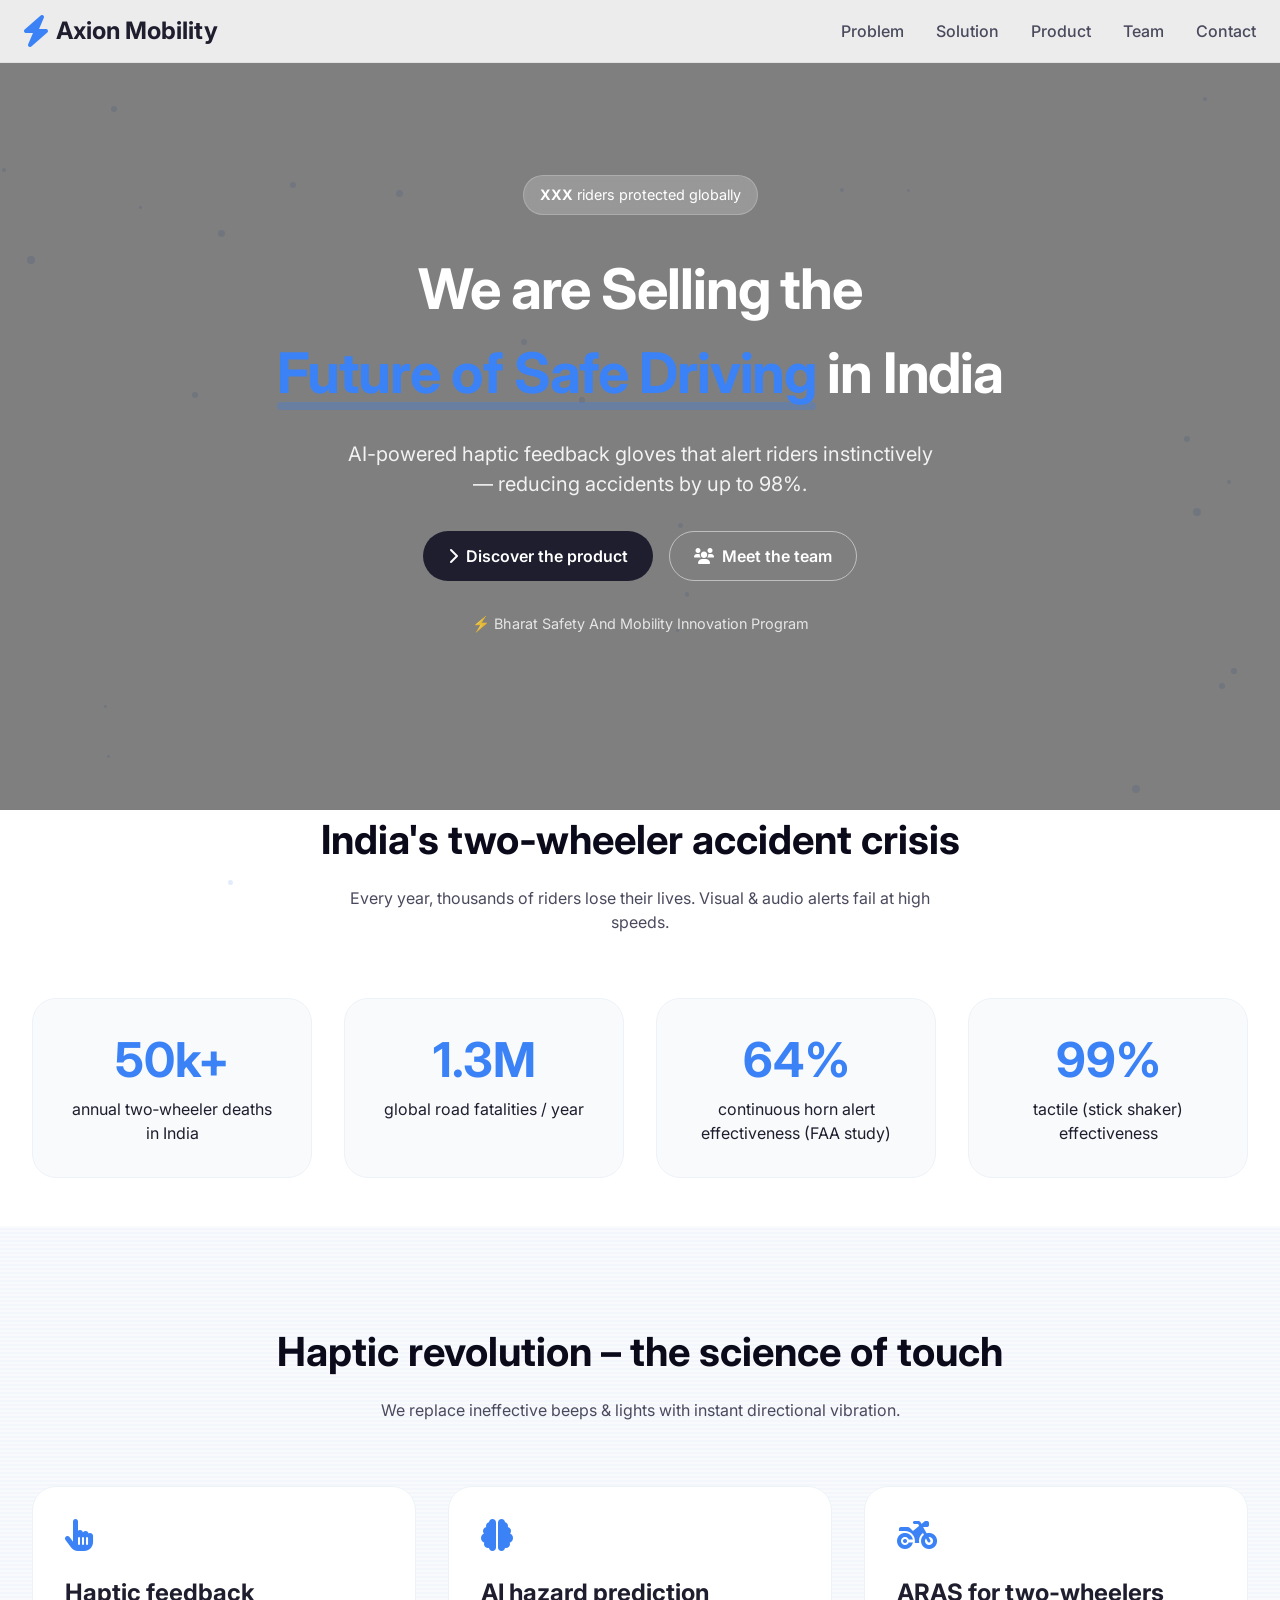
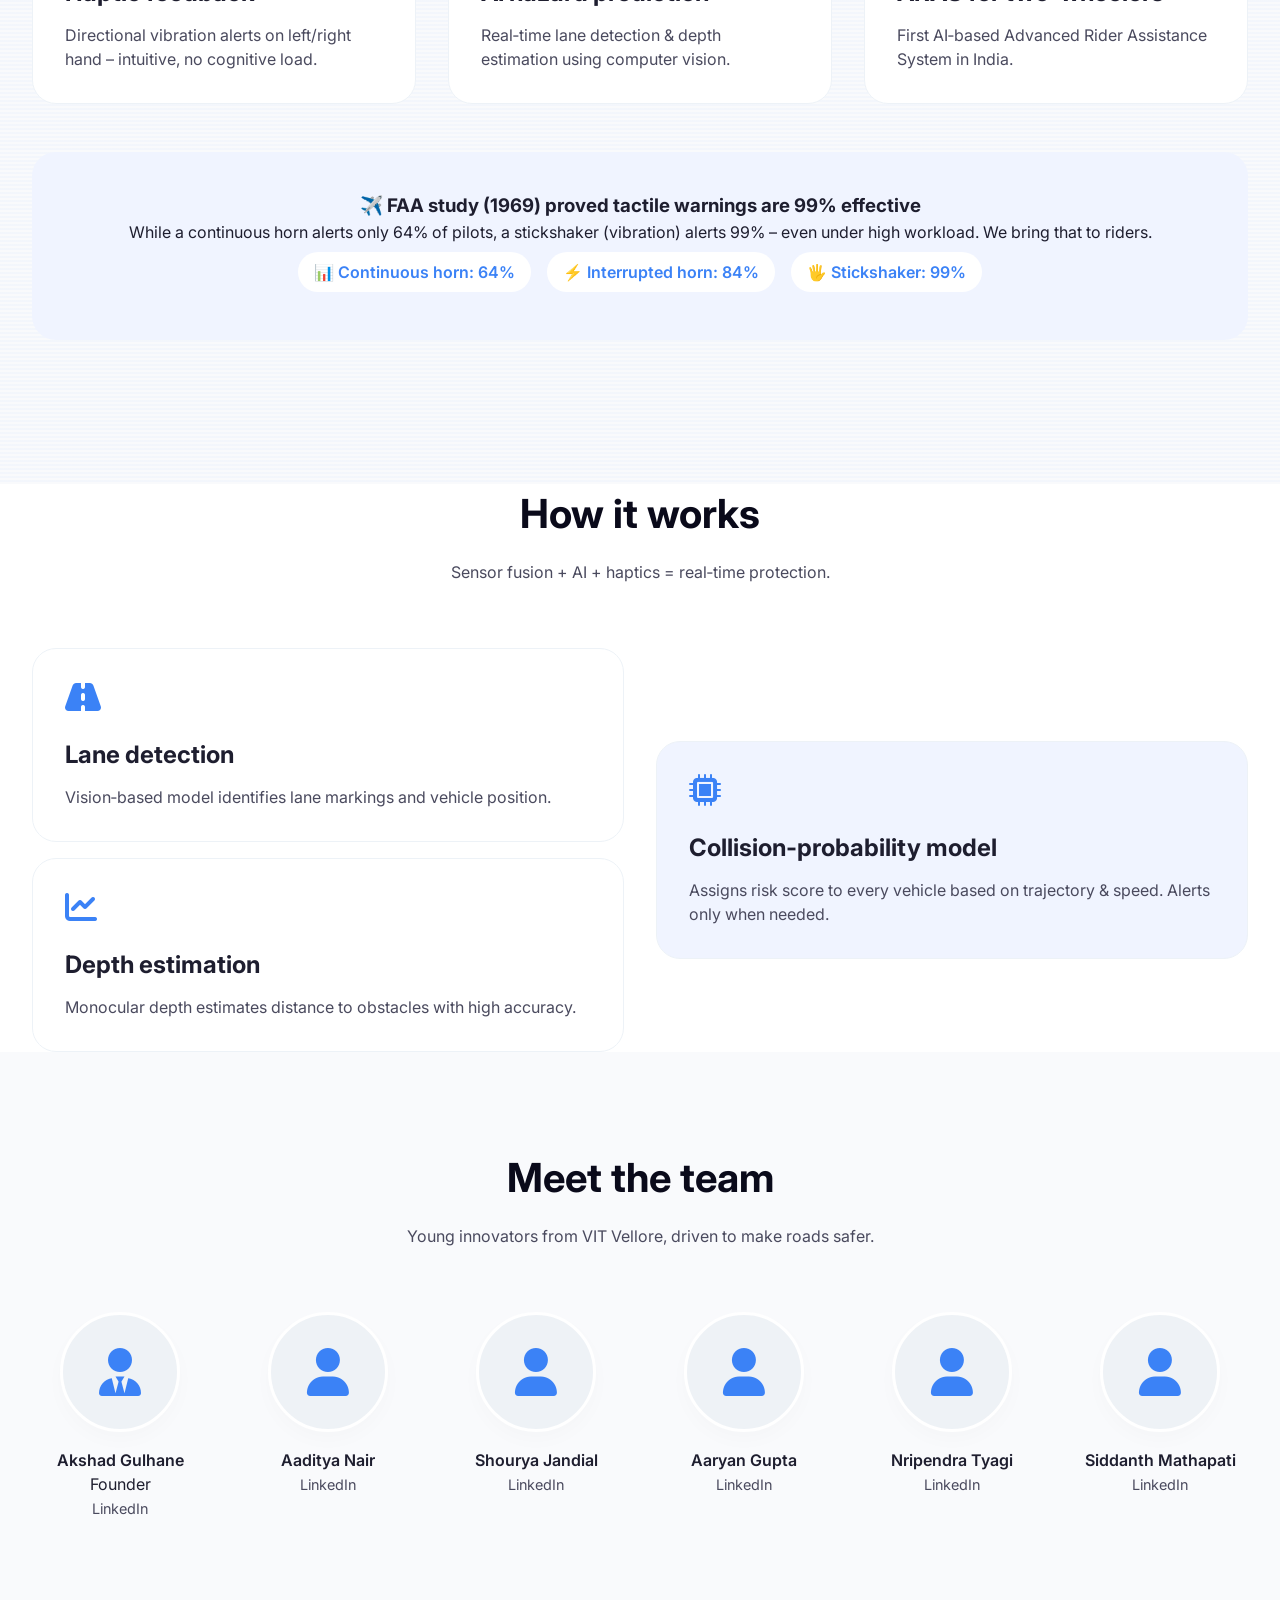
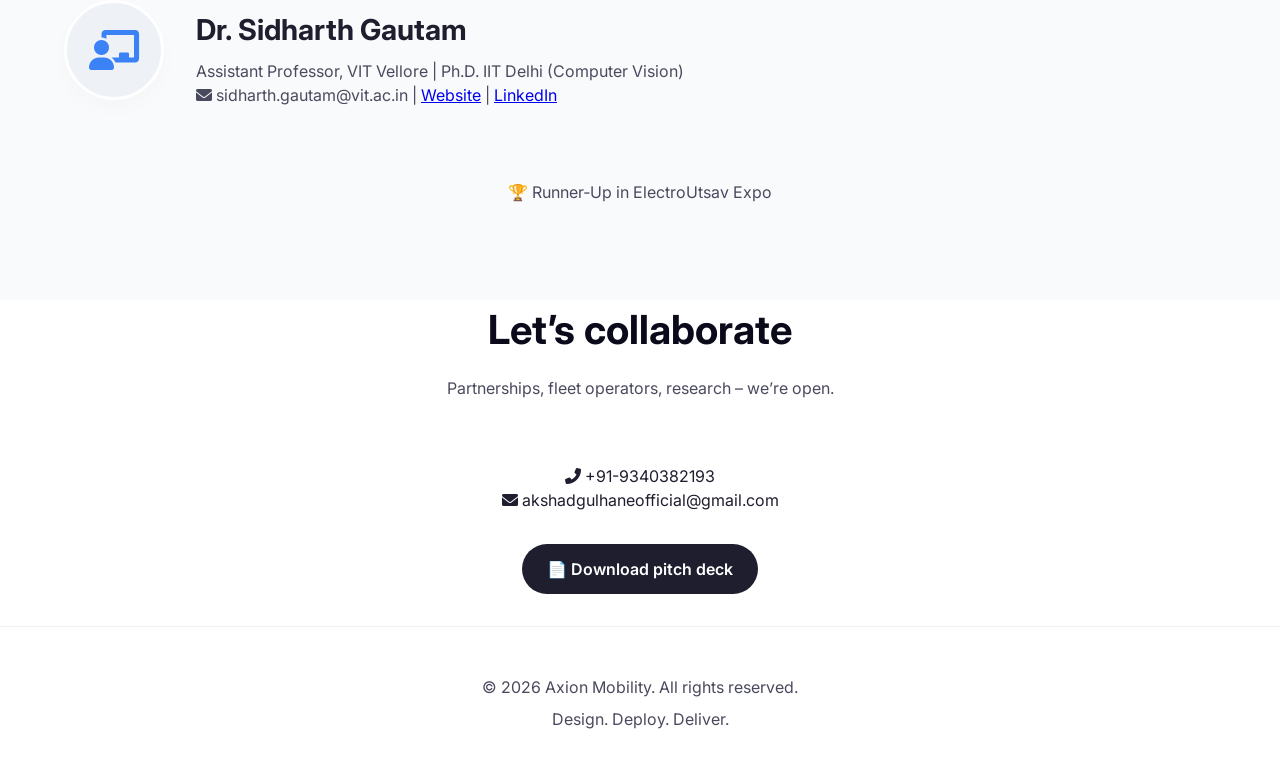
==== index.html @ fbb3242d "Update index.html" ====
<!DOCTYPE html>
<html lang="en">
<head>
  <meta charset="UTF-8">
  <!-- ✅ Critical viewport for proper scaling on all devices -->
  <meta name="viewport" content="width=device-width, initial-scale=1.0, maximum-scale=5.0, user-scalable=yes">
  <title>Axion Mobility – Future of Safe Driving</title>
  <link href="https://fonts.googleapis.com/css2?family=Inter:opsz,wght@14..32,400;14..32,500;14..32,600;14..32,700&display=swap" rel="stylesheet">
  <link rel="stylesheet" href="https://cdnjs.cloudflare.com/ajax/libs/font-awesome/6.0.0-beta3/css/all.min.css">
  <style>
    /* ---------- RESET & BASE ---------- */
    * {
      margin: 0;
      padding: 0;
      box-sizing: border-box;
    }

    body {
      font-family: 'Inter', sans-serif;
      background: #fff;
      color: #1e1e2f;
      line-height: 1.5;
      overflow-x: hidden;
      -webkit-font-smoothing: antialiased;
      -moz-osx-font-smoothing: grayscale;
    }

    html {
      scroll-behavior: smooth;
    }

    /* ---------- PARTICLES (background animation) ---------- */
    .particles {
      position: fixed;
      top: 0;
      left: 0;
      width: 100%;
      height: 100%;
      z-index: -1;
      pointer-events: none;
    }

    .particle {
      position: absolute;
      background: rgba(59, 130, 246, 0.15);
      border-radius: 50%;
      animation: float 20s infinite ease-in-out;
    }

    @keyframes float {
      0%, 100% { transform: translateY(0) translateX(0); }
      25% { transform: translateY(-20px) translateX(10px); }
      50% { transform: translateY(-10px) translateX(-15px); }
      75% { transform: translateY(-25px) translateX(5px); }
    }

    /* ---------- NAVBAR (fully responsive) ---------- */
    .navbar {
      position: fixed;
      top: 0;
      width: 100%;
      background: rgba(255, 255, 255, 0.85);
      backdrop-filter: blur(12px);
      -webkit-backdrop-filter: blur(12px);
      z-index: 1000;
      padding: 0.8rem 1.5rem;
      border-bottom: 1px solid rgba(0, 0, 0, 0.05);
    }

    .nav-container {
      max-width: 1280px;
      margin: 0 auto;
      display: flex;
      align-items: center;
      justify-content: space-between;
    }

    .logo {
      display: flex;
      align-items: center;
      gap: 8px;
      font-weight: 700;
      font-size: 1.5rem;
      color: #1e1e2f;
      text-decoration: none;
    }

    .logo i {
      color: #3b82f6;
      font-size: 2rem;
    }

    .nav-links {
      display: flex;
      gap: 2rem;
    }

    .nav-links a {
      text-decoration: none;
      color: #4a4a5e;
      font-weight: 500;
      transition: color 0.2s;
      font-size: 1rem;
    }

    .nav-links a:hover {
      color: #3b82f6;
    }

    .mobile-toggle {
      display: none;
      font-size: 1.5rem;
      background: none;
      border: none;
      color: #1e1e2f;
      cursor: pointer;
      padding: 0.5rem;
      border-radius: 8px;
    }

    /* ---------- MOBILE NAVIGATION ---------- */
    @media (max-width: 768px) {
      .navbar {
        padding: 0.6rem 1rem;
      }

      .logo {
        font-size: 1.3rem;
      }

      .logo i {
        font-size: 1.6rem;
      }

      .nav-links {
        display: none;
        flex-direction: column;
        position: absolute;
        top: 100%;
        left: 0;
        width: 100%;
        background: white;
        padding: 1.5rem;
        box-shadow: 0 10px 20px rgba(0, 0, 0, 0.1);
        border-radius: 0 0 24px 24px;
        gap: 1rem;
      }

      .nav-links.active {
        display: flex;
      }

      .nav-links a {
        padding: 0.75rem;
        font-size: 1.1rem;
        border-radius: 12px;
        text-align: center;
      }

      .nav-links a:hover {
        background: #f0f4ff;
      }

      .mobile-toggle {
        display: block;
      }
    }

    /* ---------- CONTAINER & SECTIONS ---------- */
    .container {
      max-width: 1280px;
      margin: 0 auto;
      padding: 0 2rem;
    }

    section {
      padding: 6rem 0;
    }

    /* ---------- HERO WITH VIDEO (responsive) ---------- */
    .hero {
      position: relative;
      min-height: 90vh;
      display: flex;
      align-items: center;
      justify-content: center;
      text-align: center;
      color: white;
      overflow: hidden;
    }

    .hero-video {
      position: absolute;
      top: 0;
      left: 0;
      width: 100%;
      height: 100%;
      object-fit: cover;
      z-index: -2;
    }

    .hero-overlay {
      position: absolute;
      top: 0;
      left: 0;
      width: 100%;
      height: 100%;
      background: rgba(0, 0, 0, 0.5);
      z-index: -1;
    }

    .hero-content {
      position: relative;
      z-index: 2;
      max-width: 900px;
      padding: 2rem;
    }

    .live-counter {
      display: inline-block;
      background: rgba(255, 255, 255, 0.2);
      backdrop-filter: blur(8px);
      -webkit-backdrop-filter: blur(8px);
      padding: 0.5rem 1rem;
      border-radius: 40px;
      font-size: 0.9rem;
      color: white;
      border: 1px solid rgba(255, 255, 255, 0.2);
      margin-bottom: 2rem;
    }

    .live-counter span {
      font-weight: 700;
      color: #fff;
    }

    .hero h1 {
      font-size: 3.5rem;
      font-weight: 700;
      letter-spacing: -0.02em;
      color: white;
      margin-bottom: 1.5rem;
    }

    .hero .highlight {
      color: #3b82f6;
      position: relative;
      display: inline-block;
    }

    .hero .highlight::after {
      content: '';
      position: absolute;
      bottom: 5px;
      left: 0;
      width: 100%;
      height: 8px;
      background: rgba(59, 130, 246, 0.3);
      border-radius: 4px;
      z-index: -1;
    }

    .hero p {
      font-size: 1.25rem;
      color: rgba(255, 255, 255, 0.9);
      max-width: 600px;
      margin: 0 auto 2rem;
    }

    .cta-buttons {
      display: flex;
      gap: 1rem;
      justify-content: center;
      flex-wrap: wrap;
    }

    .btn {
      display: inline-flex;
      align-items: center;
      gap: 0.5rem;
      background: #1e1e2f;
      color: white;
      font-weight: 600;
      padding: 0.75rem 1.5rem;
      border-radius: 40px;
      text-decoration: none;
      transition: all 0.2s;
      border: 1px solid transparent;
      cursor: pointer;
      font-size: 1rem;
      min-height: 48px; /* touch target */
    }

    .btn-outline {
      background: transparent;
      color: white;
      border: 1px solid rgba(255, 255, 255, 0.5);
    }

    .btn-outline:hover {
      background: rgba(255, 255, 255, 0.1);
    }

    .btn:hover {
      transform: translateY(-2px);
      box-shadow: 0 8px 20px rgba(0, 0, 0, 0.1);
    }

    /* ---------- SECTION HEADERS ---------- */
    .section-header {
      text-align: center;
      margin-bottom: 4rem;
    }

    .section-header h2 {
      font-size: 2.5rem;
      font-weight: 700;
      color: #0a0a1a;
      margin-bottom: 1rem;
    }

    .section-header p {
      color: #4a4a5e;
      max-width: 600px;
      margin: 0 auto;
    }

    /* ---------- STATS CARDS ---------- */
    .problem-stats {
      display: grid;
      grid-template-columns: repeat(auto-fit, minmax(200px, 1fr));
      gap: 2rem;
      margin: 3rem 0;
    }

    .stat-card {
      background: #f9fafc;
      padding: 2rem;
      border-radius: 24px;
      text-align: center;
      transition: all 0.3s;
      border: 1px solid #edf2f7;
    }

    .stat-card:hover {
      transform: scale(1.02);
      box-shadow: 0 12px 30px rgba(0, 0, 0, 0.05);
    }

    .stat-number {
      font-size: 3rem;
      font-weight: 700;
      color: #3b82f6;
      margin-bottom: 0.5rem;
      line-height: 1.2;
    }

    /* ---------- SOLUTION CARDS ---------- */
    .solution-grid {
      display: grid;
      grid-template-columns: repeat(auto-fit, minmax(300px, 1fr));
      gap: 2rem;
      margin-top: 3rem;
    }

    .card {
      background: #fff;
      padding: 2rem;
      border-radius: 24px;
      border: 1px solid #edf2f7;
      transition: all 0.3s;
    }

    .card:hover {
      box-shadow: 0 20px 40px rgba(0, 0, 0, 0.04);
      border-color: #d0d5dd;
      transform: translateY(-5px);
    }

    .card i {
      font-size: 2rem;
      color: #3b82f6;
      margin-bottom: 1.5rem;
    }

    .card h3 {
      font-size: 1.5rem;
      margin-bottom: 0.75rem;
    }

    .card p {
      color: #4a4a5e;
    }

    /* ---------- DATA STREAM EFFECT ---------- */
    .data-stream {
      position: relative;
      overflow: hidden;
    }

    .data-stream::before {
      content: '';
      position: absolute;
      top: 0;
      left: 0;
      right: 0;
      bottom: 0;
      background: repeating-linear-gradient(0deg, transparent, transparent 2px, rgba(59, 130, 246, 0.03) 2px, rgba(59, 130, 246, 0.03) 4px);
      pointer-events: none;
      animation: dataFlow 20s linear infinite;
    }

    @keyframes dataFlow {
      from { transform: translateY(-100%); }
      to { transform: translateY(100%); }
    }

    /* ---------- FAA STUDY ---------- */
    .faa-study {
      background: #f0f4ff;
      border-radius: 24px;
      padding: 2.5rem;
      margin: 3rem 0;
      text-align: center;
    }

    .faa-study .stat {
      display: inline-block;
      background: white;
      padding: 0.5rem 1rem;
      border-radius: 40px;
      font-weight: 600;
      color: #3b82f6;
      margin: 0.5rem;
    }

    /* ---------- TEAM GRID ---------- */
    .team-grid {
      display: grid;
      grid-template-columns: repeat(auto-fit, minmax(160px, 1fr));
      gap: 2rem;
      margin-top: 3rem;
    }

    .team-member {
      text-align: center;
    }

    .avatar {
      width: 120px;
      height: 120px;
      background: #eef2f6;
      border-radius: 50%;
      margin: 0 auto 1rem;
      display: flex;
      align-items: center;
      justify-content: center;
      font-size: 3rem;
      color: #3b82f6;
      border: 3px solid white;
      box-shadow: 0 8px 20px rgba(0, 0, 0, 0.02);
    }

    .team-member h4 {
      font-weight: 600;
    }

    .team-member a {
      color: #4a4a5e;
      text-decoration: none;
      font-size: 0.9rem;
    }

    .team-member a:hover {
      color: #3b82f6;
    }

    /* ---------- MENTOR CARD ---------- */
    .mentor-card {
      background: #f9fafc;
      border-radius: 24px;
      padding: 2rem;
      display: flex;
      gap: 2rem;
      align-items: center;
      flex-wrap: wrap;
      margin-top: 3rem;
    }

    .mentor-info h3 {
      font-size: 1.8rem;
      margin-bottom: 0.5rem;
    }

    .mentor-info p {
      color: #4a4a5e;
    }

    /* ---------- FOOTER ---------- */
    footer {
      border-top: 1px solid #edf2f7;
      padding: 3rem 2rem;
      text-align: center;
      color: #4a4a5e;
    }

    /* ---------- FADE-IN ANIMATION ---------- */
    .fade-in {
      opacity: 0;
      transform: translateY(20px);
      transition: opacity 0.6s ease, transform 0.6s ease;
    }

    .fade-in.visible {
      opacity: 1;
      transform: translateY(0);
    }

    /* ---------- RESPONSIVE BREAKPOINTS ---------- */

    /* Tablet (max-width: 992px) */
    @media (max-width: 992px) {
      .hero h1 {
        font-size: 3rem;
      }

      .section-header h2 {
        font-size: 2.2rem;
      }

      .mentor-card {
        flex-direction: column;
        text-align: center;
      }

      .mentor-card .avatar {
        margin: 0 auto;
      }
    }

    /* Mobile (max-width: 768px) – already handled above for navbar */
    @media (max-width: 768px) {
      .hero h1 {
        font-size: 2.2rem;
      }

      .hero p {
        font-size: 1rem;
      }

      .container {
        padding: 0 1.5rem;
      }

      section {
        padding: 4rem 0;
      }

      .section-header h2 {
        font-size: 2rem;
      }

      .stat-number {
        font-size: 2.5rem;
      }

      .problem-stats {
        gap: 1rem;
      }

      .team-grid {
        grid-template-columns: repeat(auto-fit, minmax(140px, 1fr));
        gap: 1.5rem;
      }

      .avatar {
        width: 100px;
        height: 100px;
        font-size: 2.5rem;
      }

      .mentor-info h3 {
        font-size: 1.5rem;
      }

      .faa-study {
        padding: 1.5rem;
      }

      .faa-study .stat {
        display: block;
        margin: 0.5rem auto;
        width: fit-content;
      }
    }

    /* Small mobile (max-width: 480px) */
    @media (max-width: 480px) {
      .hero h1 {
        font-size: 1.8rem;
      }

      .hero p {
        font-size: 0.95rem;
      }

      .cta-buttons {
        flex-direction: column;
        align-items: stretch;
      }

      .btn {
        justify-content: center;
        width: 100%;
      }

      .section-header h2 {
        font-size: 1.8rem;
      }

      .stat-number {
        font-size: 2rem;
      }

      .solution-grid,
      .problem-stats {
        grid-template-columns: 1fr;
      }

      .team-grid {
        grid-template-columns: repeat(2, 1fr);
        gap: 1rem;
      }

      .avatar {
        width: 80px;
        height: 80px;
        font-size: 2rem;
      }

      .team-member h4 {
        font-size: 0.9rem;
      }

      .team-member a {
        font-size: 0.8rem;
      }

      .mentor-card {
        padding: 1.5rem;
      }
    }

    /* Landscape orientation on mobile */
    @media (max-height: 600px) and (orientation: landscape) {
      .hero {
        min-height: 120vh;
      }
    }
  </style>
</head>
<body>
  <!-- Particles background -->
  <div class="particles" id="particles"></div>

  <!-- Navbar -->
  <nav class="navbar">
    <div class="nav-container">
      <a href="index.html" class="logo"><i class="fas fa-bolt"></i> Axion Mobility</a>
      <div class="nav-links" id="navLinks">
        <a href="#problem">Problem</a>
        <a href="#solution">Solution</a>
        <a href="products.html">Product</a>
        <a href="about.html">Team</a>
        <a href="contact.html">Contact</a>
      </div>
      <button class="mobile-toggle" id="menuToggle" aria-label="Menu">
        <i class="fas fa-bars"></i>
      </button>
    </div>
  </nav>

  <!-- Hero with video background -->
  <section class="hero">
    <video class="hero-video" autoplay muted loop playsinline>
      <!-- Replace with your own video URL or local file -->
      <source src="assets/videos/my-ride.mp4" type="video/mp4">
    </video>
    <div class="hero-overlay"></div>
    <div class="hero-content">
      <div class="live-counter">
        <span>XXX</span> riders protected globally
      </div>
      <h1 class="fade-in">We are Selling the <span class="highlight">Future of Safe Driving</span> in India</h1>
      <p class="fade-in">AI-powered haptic feedback gloves that alert riders instinctively — reducing accidents by up to 98%.</p>
      <div class="cta-buttons fade-in">
        <a href="products.html" class="btn"><i class="fas fa-chevron-right"></i> Discover the product</a>
        <a href="about.html" class="btn btn-outline"><i class="fas fa-users"></i> Meet the team</a>
      </div>
      <div style="margin-top:2rem; opacity:0.8; font-size:0.9rem;">⚡ Bharat Safety And Mobility Innovation Program</div>
    </div>
  </section>

  <!-- Problem Section -->
  <section id="problem" class="container">
    <div class="section-header fade-in">
      <h2>India's two‑wheeler accident crisis</h2>
      <p>Every year, thousands of riders lose their lives. Visual & audio alerts fail at high speeds.</p>
    </div>
    <div class="problem-stats">
      <div class="stat-card fade-in"><div class="stat-number">50k+</div><p>annual two‑wheeler deaths in India</p></div>
      <div class="stat-card fade-in"><div class="stat-number">1.3M</div><p>global road fatalities / year</p></div>
      <div class="stat-card fade-in"><div class="stat-number">64%</div><p>continuous horn alert effectiveness (FAA study)</p></div>
      <div class="stat-card fade-in"><div class="stat-number">99%</div><p>tactile (stick shaker) effectiveness</p></div>
    </div>
  </section>

  <!-- Solution Section with data stream effect -->
  <section id="solution" style="background:#f9fafc;" class="data-stream">
    <div class="container">
      <div class="section-header fade-in">
        <h2>Haptic revolution – the science of touch</h2>
        <p>We replace ineffective beeps & lights with instant directional vibration.</p>
      </div>
      <div class="solution-grid">
        <div class="card fade-in"><i class="fas fa-hand-pointer"></i><h3>Haptic feedback</h3><p>Directional vibration alerts on left/right hand – intuitive, no cognitive load.</p></div>
        <div class="card fade-in"><i class="fas fa-brain"></i><h3>AI hazard prediction</h3><p>Real‑time lane detection & depth estimation using computer vision.</p></div>
        <div class="card fade-in"><i class="fas fa-motorcycle"></i><h3>ARAS for two‑wheelers</h3><p>First AI‑based Advanced Rider Assistance System in India.</p></div>
      </div>
      <div class="faa-study fade-in">
        <h3>✈️ FAA study (1969) proved tactile warnings are 99% effective</h3>
        <p>While a continuous horn alerts only 64% of pilots, a stickshaker (vibration) alerts 99% – even under high workload. We bring that to riders.</p>
        <div><span class="stat">📊 Continuous horn: 64%</span><span class="stat">⚡ Interrupted horn: 84%</span><span class="stat">🖐️ Stickshaker: 99%</span></div>
      </div>
    </div>
  </section>

  <!-- Product / How it works -->
  <section id="product" class="container">
    <div class="section-header fade-in">
      <h2>How it works</h2>
      <p>Sensor fusion + AI + haptics = real‑time protection.</p>
    </div>
    <div style="display:grid; grid-template-columns:1fr 1fr; gap:2rem; align-items:center;">
      <div>
        <div class="card fade-in" style="margin-bottom:1rem;"><i class="fas fa-road"></i><h3>Lane detection</h3><p>Vision‑based model identifies lane markings and vehicle position.</p></div>
        <div class="card fade-in"><i class="fas fa-chart-line"></i><h3>Depth estimation</h3><p>Monocular depth estimates distance to obstacles with high accuracy.</p></div>
      </div>
      <div class="card fade-in" style="background:#f0f4ff;"><i class="fas fa-microchip"></i><h3>Collision‑probability model</h3><p>Assigns risk score to every vehicle based on trajectory & speed. Alerts only when needed.</p></div>
    </div>
  </section>

  <!-- Team Section -->
  <section id="team" style="background:#f9fafc;">
    <div class="container">
      <div class="section-header fade-in"><h2>Meet the team</h2><p>Young innovators from VIT Vellore, driven to make roads safer.</p></div>
      <div class="team-grid">
        <div class="team-member fade-in"><div class="avatar"><i class="fas fa-user-tie"></i></div><h4>Akshad Gulhane</h4><p>Founder</p><a href="https://www.linkedin.com/in/akshad-gulhane-8286b7246/" target="_blank">LinkedIn</a></div>
        <div class="team-member fade-in"><div class="avatar"><i class="fas fa-user"></i></div><h4>Aaditya Nair</h4><a href="https://www.linkedin.com/in/aaditya-nair-a49b92369/" target="_blank">LinkedIn</a></div>
        <div class="team-member fade-in"><div class="avatar"><i class="fas fa-user"></i></div><h4>Shourya Jandial</h4><a href="https://www.linkedin.com/in/shourya-jandial-99242a37b/" target="_blank">LinkedIn</a></div>
        <div class="team-member fade-in"><div class="avatar"><i class="fas fa-user"></i></div><h4>Aaryan Gupta</h4><a href="https://www.linkedin.com/in/aryan-gupta-a484743a8/" target="_blank">LinkedIn</a></div>
        <div class="team-member fade-in"><div class="avatar"><i class="fas fa-user"></i></div><h4>Nripendra Tyagi</h4><a href="https://www.linkedin.com/in/nripendra-tyagi" target="_blank">LinkedIn</a></div>
        <div class="team-member fade-in"><div class="avatar"><i class="fas fa-user"></i></div><h4>Siddanth Mathapati</h4><a href="https://www.linkedin.com/in/siddanth-matapati-8412a8375/" target="_blank">LinkedIn</a></div>
      </div>
      <div class="mentor-card fade-in">
        <div style="flex-shrink:0;"><div class="avatar" style="width:100px;height:100px; font-size:2.5rem;"><i class="fas fa-chalkboard-teacher"></i></div></div>
        <div class="mentor-info"><h3>Dr. Sidharth Gautam</h3><p>Assistant Professor, VIT Vellore | Ph.D. IIT Delhi (Computer Vision)</p><p><i class="fas fa-envelope"></i> sidharth.gautam@vit.ac.in | <a href="https://sidcvision.github.io/" target="_blank">Website</a> | <a href="https://www.linkedin.com/in/dr-sidharth-gautam-b8460289/" target="_blank">LinkedIn</a></p></div>
      </div>
      <div style="margin-top:2rem; text-align:center; color:#4a4a5e;" class="fade-in"><p>🏆 Runner‑Up in ElectroUtsav Expo</p></div>
    </div>
  </section>

  <!-- Contact CTA -->
  <section id="contact" class="container" style="text-align:center;">
    <div class="section-header fade-in"><h2>Let’s collaborate</h2><p>Partnerships, fleet operators, research – we’re open.</p></div>
    <div style="max-width:400px; margin:2rem auto;" class="fade-in"><p><i class="fas fa-phone-alt"></i> +91-9340382193</p><p><i class="fas fa-envelope"></i> akshadgulhaneofficial@gmail.com</p><div style="margin-top:2rem;"><a href="#" class="btn">📄 Download pitch deck</a></div></div>
  </section>

  <footer><p>© 2026 Axion Mobility. All rights reserved.</p><p style="margin-top:0.5rem;">Design. Deploy. Deliver.</p></footer>

  <script>
    // Mobile menu toggle
    const toggle = document.getElementById('menuToggle');
    const navLinks = document.getElementById('navLinks');
    toggle.addEventListener('click', () => {
      navLinks.classList.toggle('active');
    });

    // Fade-in on scroll
    const faders = document.querySelectorAll('.fade-in');
    const appearOptions = { threshold: 0.2, rootMargin: "0px 0px -20px 0px" };
    const appearOnScroll = new IntersectionObserver((entries, observer) => {
      entries.forEach(entry => {
        if (entry.isIntersecting) {
          entry.target.classList.add('visible');
          observer.unobserve(entry.target);
        }
      });
    }, appearOptions);
    faders.forEach(fader => appearOnScroll.observe(fader));

    // Smooth scroll for anchor links
    document.querySelectorAll('a[href^="#"]').forEach(anchor => {
      anchor.addEventListener('click', function(e) {
        e.preventDefault();
        const target = document.querySelector(this.getAttribute('href'));
        if (target) target.scrollIntoView({ behavior: 'smooth' });
      });
    });

    // Create floating particles
    function createParticles() {
      const particles = document.getElementById('particles');
      for (let i = 0; i < 30; i++) {
        const particle = document.createElement('div');
        particle.className = 'particle';
        const size = Math.random() * 6 + 2;
        particle.style.width = `${size}px`;
        particle.style.height = `${size}px`;
        particle.style.left = `${Math.random() * 100}%`;
        particle.style.top = `${Math.random() * 100}%`;
        particle.style.animationDelay = `${Math.random() * 10}s`;
        particle.style.animationDuration = `${Math.random() * 10 + 15}s`;
        particles.appendChild(particle);
      }
    }
    createParticles();
  </script>
</body>
</html>
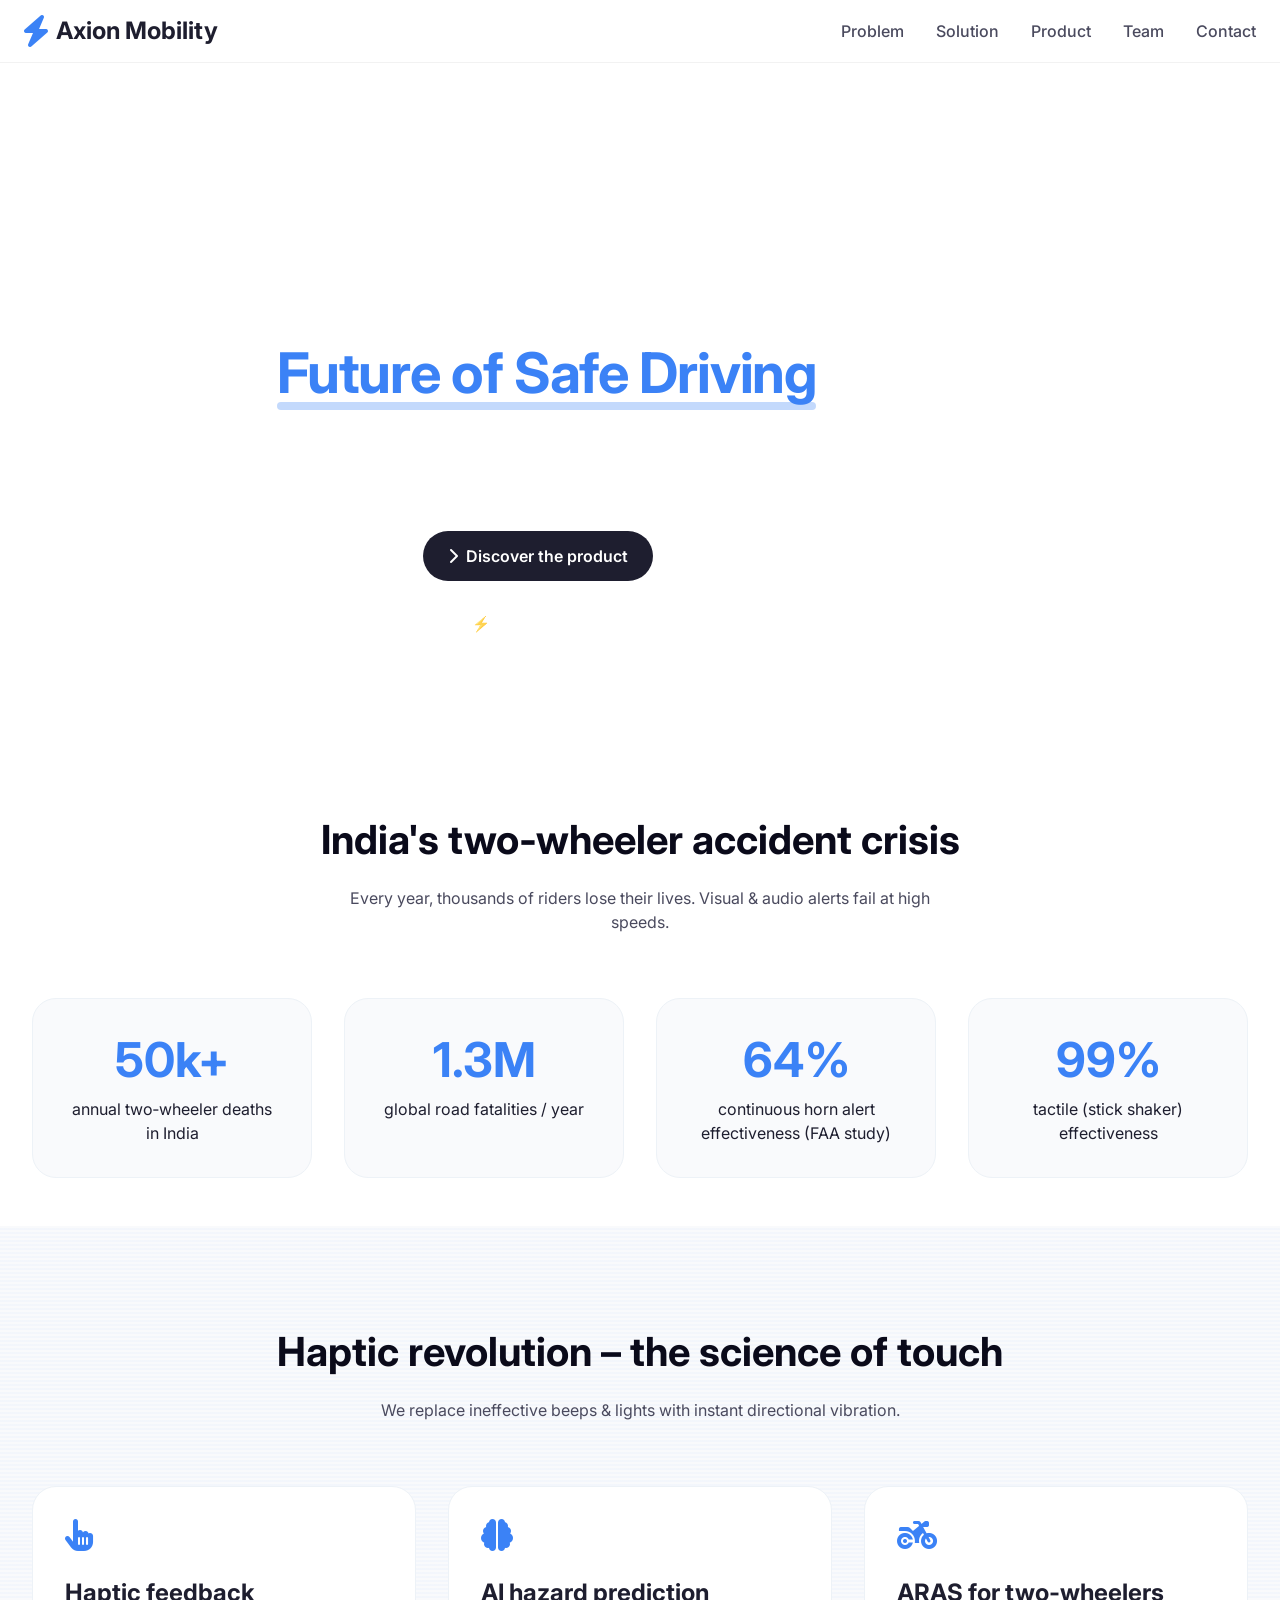
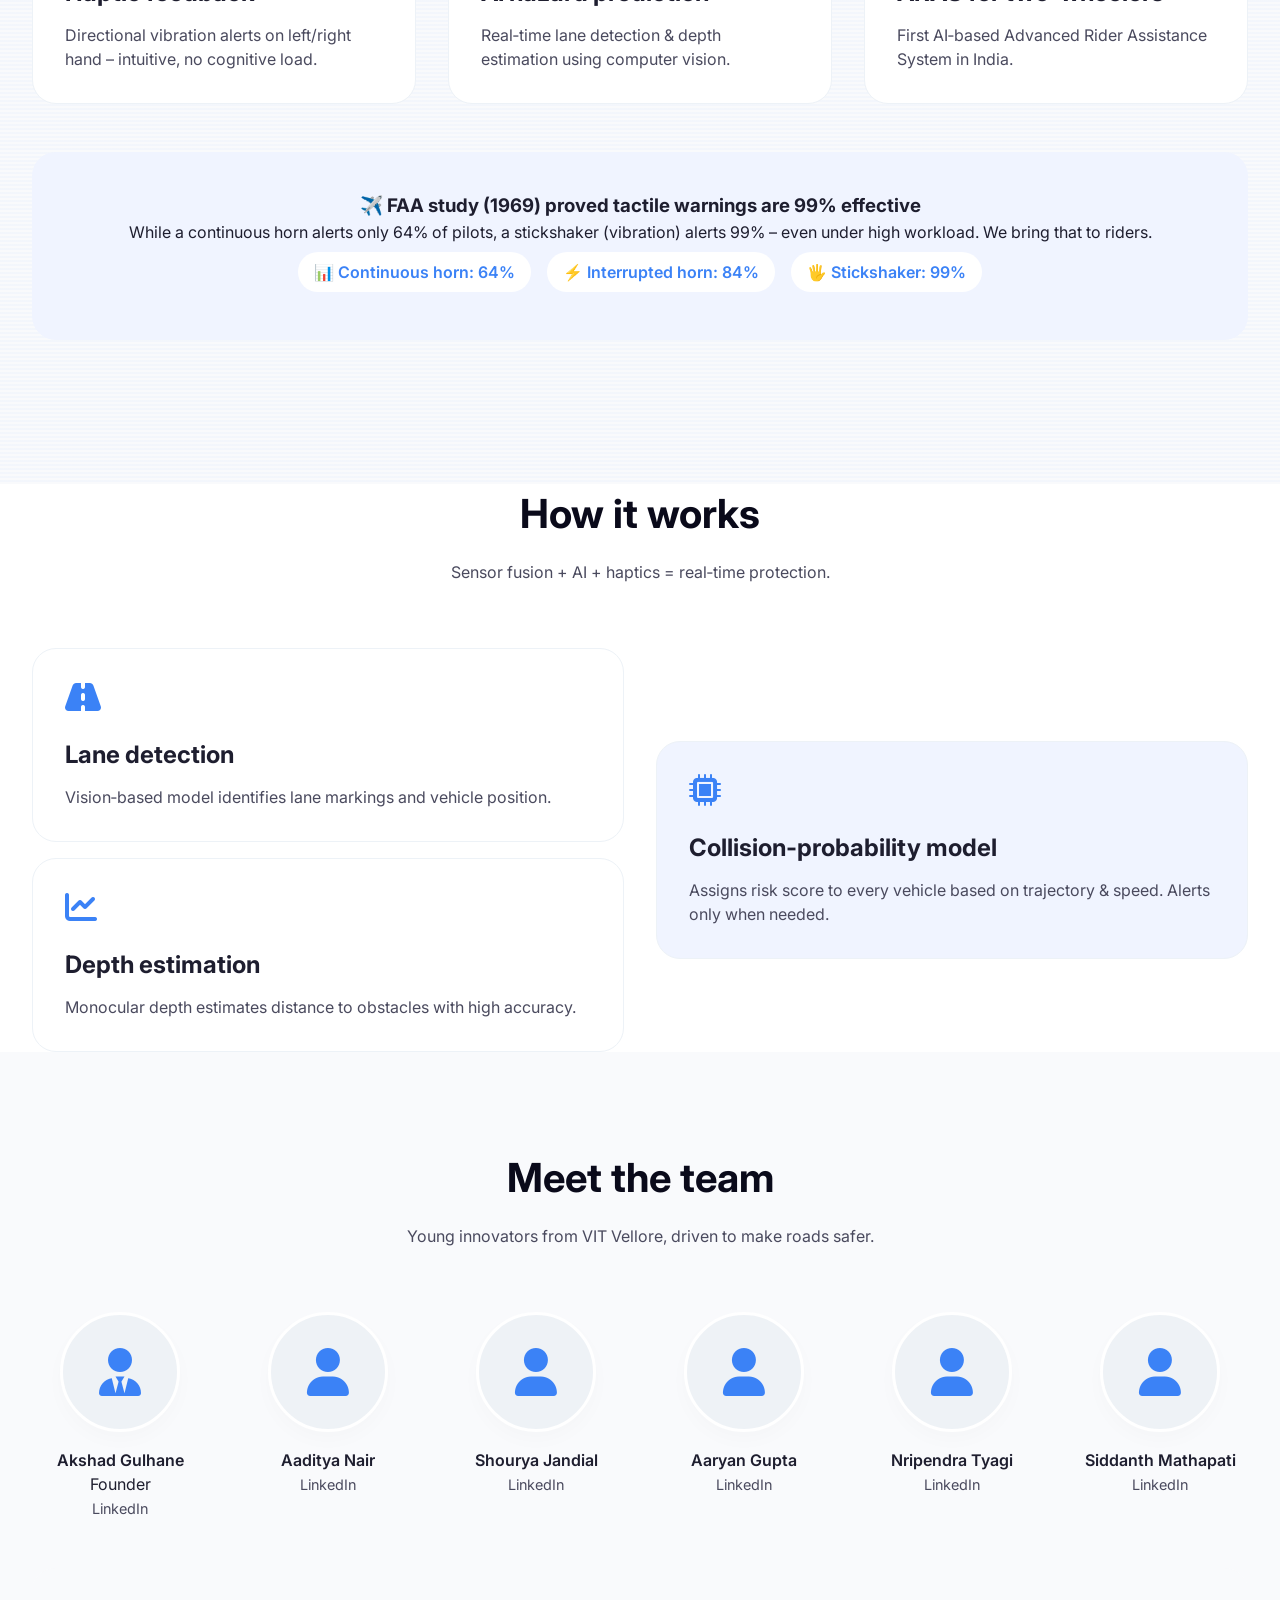
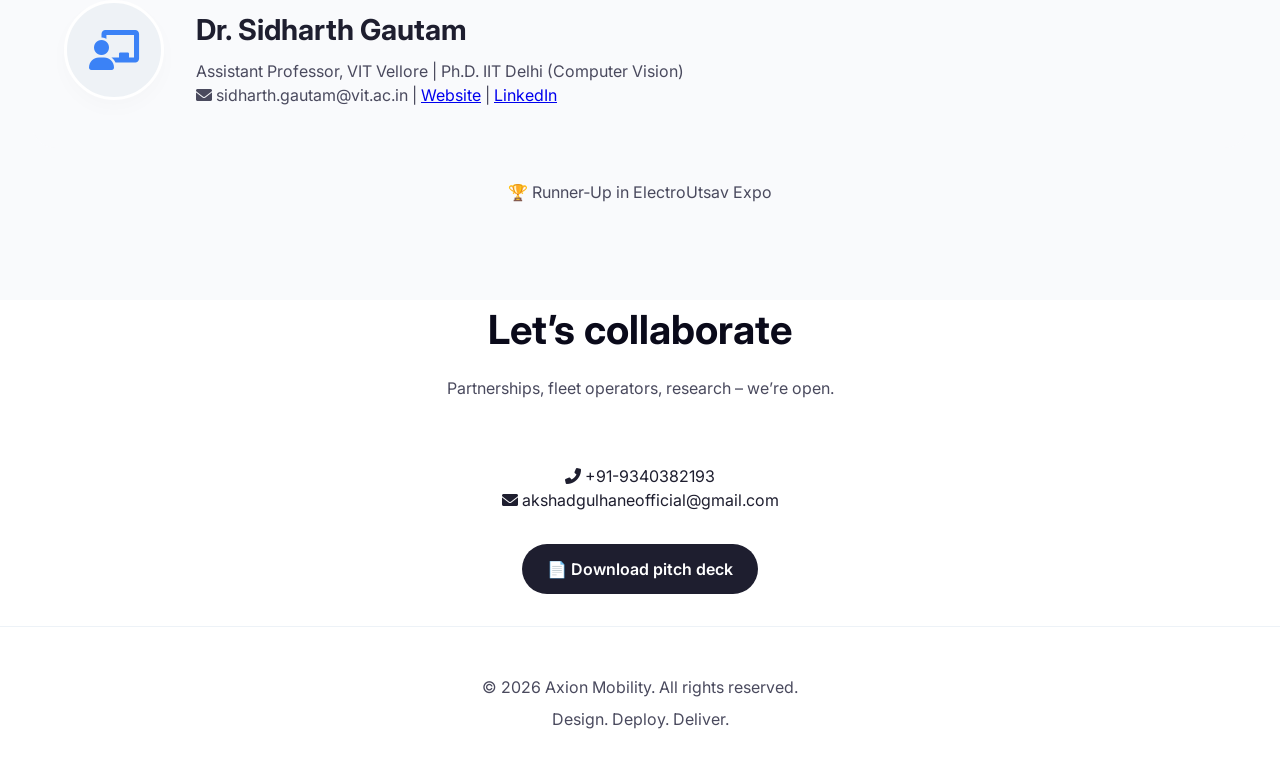
==== commit bf165aee: "Update index.html" ====
--- a/index.html
+++ b/index.html
@@ -2,25 +2,27 @@
 <html lang="en">
 <head>
   <meta charset="UTF-8">
-  <!-- ✅ Critical viewport for proper scaling on all devices -->
+  <!-- Critical viewport for proper scaling on all devices -->
   <meta name="viewport" content="width=device-width, initial-scale=1.0, maximum-scale=5.0, user-scalable=yes">
   <title>Axion Mobility – Future of Safe Driving</title>
   <link href="https://fonts.googleapis.com/css2?family=Inter:opsz,wght@14..32,400;14..32,500;14..32,600;14..32,700&display=swap" rel="stylesheet">
   <link rel="stylesheet" href="https://cdnjs.cloudflare.com/ajax/libs/font-awesome/6.0.0-beta3/css/all.min.css">
   <style>
-    /* ---------- RESET & BASE ---------- */
+    /* ---------- RESET & BASE (with overflow protection) ---------- */
     * {
       margin: 0;
       padding: 0;
       box-sizing: border-box;
-    }
-
-    body {
+      max-width: 100%; /* prevent any element from overflowing */
+    }
+
+    html, body {
+      max-width: 100%;
+      overflow-x: hidden; /* kill horizontal scroll */
       font-family: 'Inter', sans-serif;
       background: #fff;
       color: #1e1e2f;
       line-height: 1.5;
-      overflow-x: hidden;
       -webkit-font-smoothing: antialiased;
       -moz-osx-font-smoothing: grayscale;
     }
@@ -166,11 +168,12 @@
       }
     }
 
-    /* ---------- CONTAINER & SECTIONS ---------- */
+    /* ---------- CONTAINER & SECTIONS (with responsive padding) ---------- */
     .container {
       max-width: 1280px;
       margin: 0 auto;
       padding: 0 2rem;
+      width: 100%;
     }
 
     section {
@@ -214,6 +217,7 @@
       z-index: 2;
       max-width: 900px;
       padding: 2rem;
+      width: 100%;
     }
 
     .live-counter {
@@ -516,7 +520,7 @@
       transform: translateY(0);
     }
 
-    /* ---------- RESPONSIVE BREAKPOINTS ---------- */
+    /* ---------- RESPONSIVE BREAKPOINTS (fine-tuned to avoid overflow) ---------- */
 
     /* Tablet (max-width: 992px) */
     @media (max-width: 992px) {
@@ -538,7 +542,7 @@
       }
     }
 
-    /* Mobile (max-width: 768px) – already handled above for navbar */
+    /* Mobile (max-width: 768px) */
     @media (max-width: 768px) {
       .hero h1 {
         font-size: 2.2rem;
@@ -549,7 +553,7 @@
       }
 
       .container {
-        padding: 0 1.5rem;
+        padding: 0 1.5rem; /* reduced padding */
       }
 
       section {
@@ -624,7 +628,7 @@
 
       .solution-grid,
       .problem-stats {
-        grid-template-columns: 1fr;
+        grid-template-columns: 1fr; /* single column */
       }
 
       .team-grid {
@@ -649,6 +653,10 @@
       .mentor-card {
         padding: 1.5rem;
       }
+
+      .container {
+        padding: 0 1rem; /* even smaller padding */
+      }
     }
 
     /* Landscape orientation on mobile */
@@ -656,6 +664,12 @@
       .hero {
         min-height: 120vh;
       }
+    }
+
+    /* Ensure images and videos never overflow */
+    img, video {
+      max-width: 100%;
+      height: auto;
     }
   </style>
 </head>
@@ -684,7 +698,7 @@
   <section class="hero">
     <video class="hero-video" autoplay muted loop playsinline>
       <!-- Replace with your own video URL or local file -->
-      <source src="assets/videos/my-ride.mp4" type="video/mp4">
+      <source src="https://assets.mixkit.co/videos/13233/13233-720.mp4" type="video/mp4">
     </video>
     <div class="hero-overlay"></div>
     <div class="hero-content">
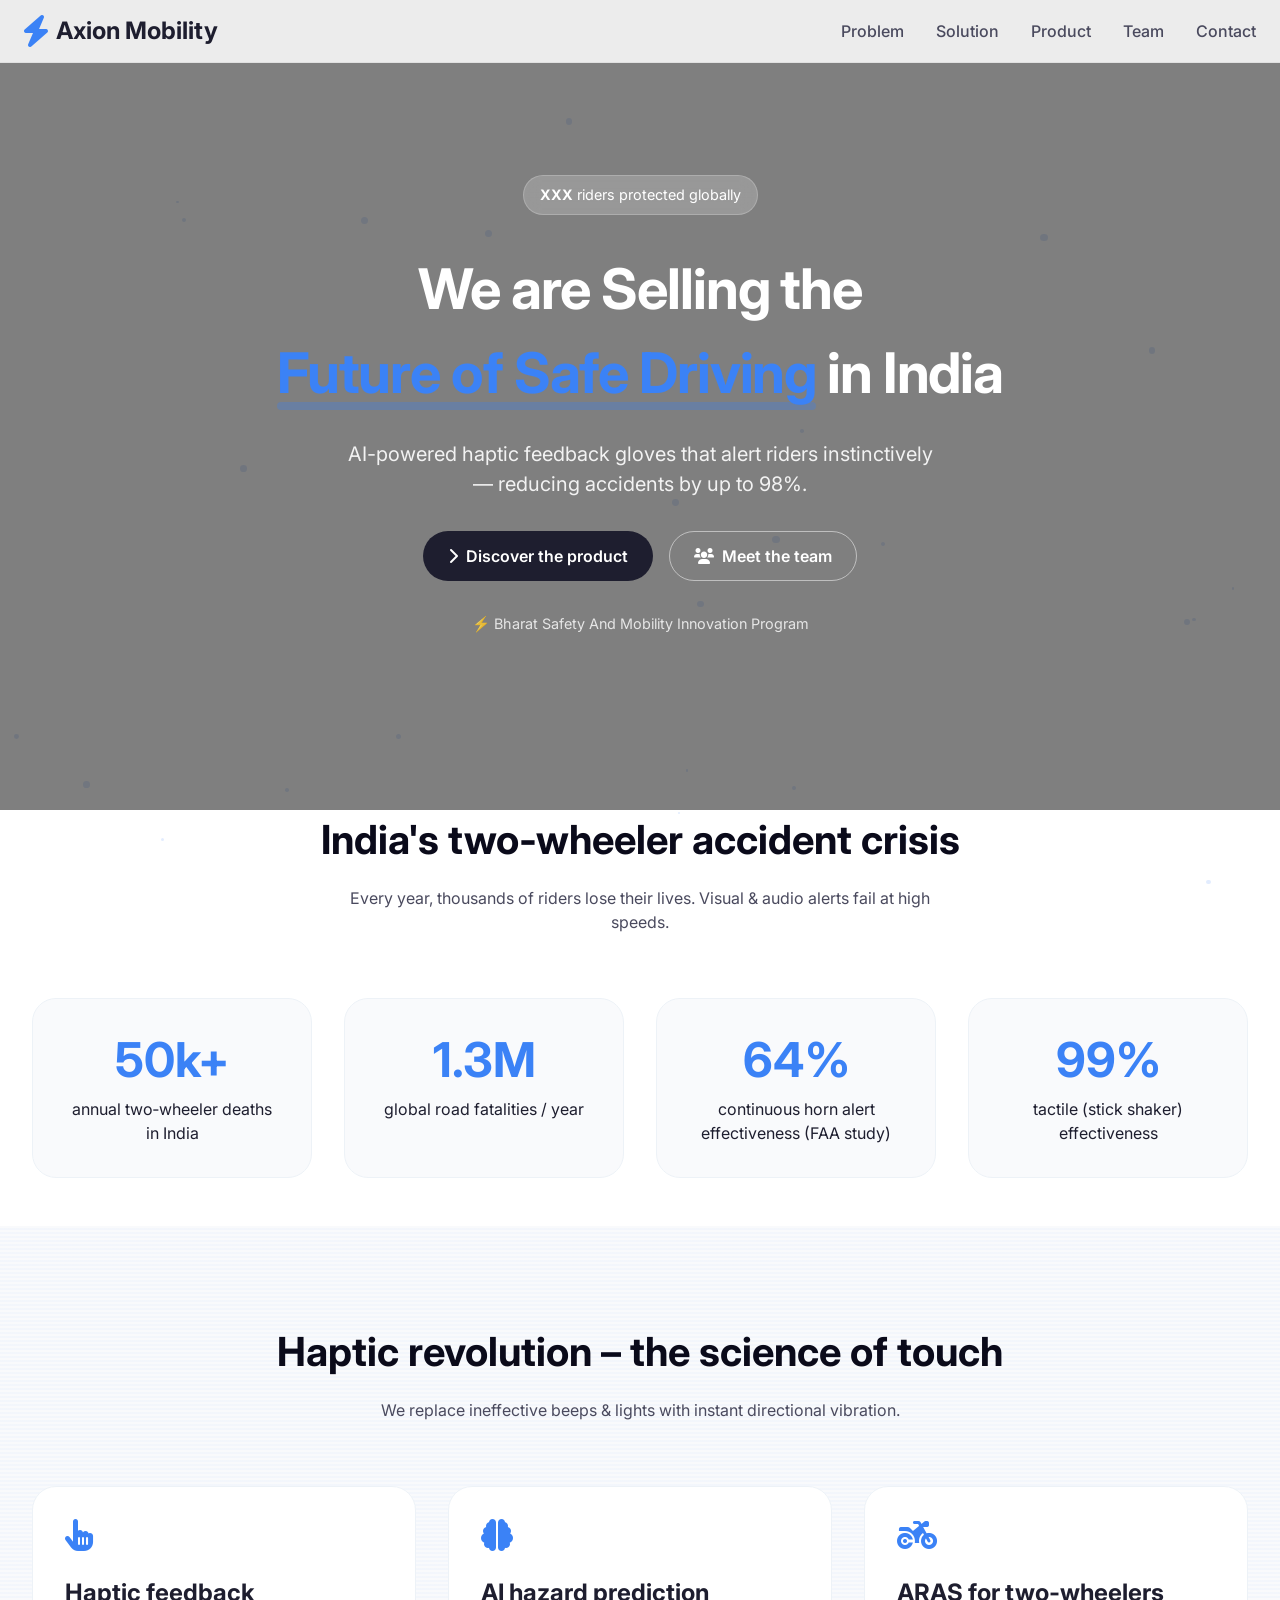
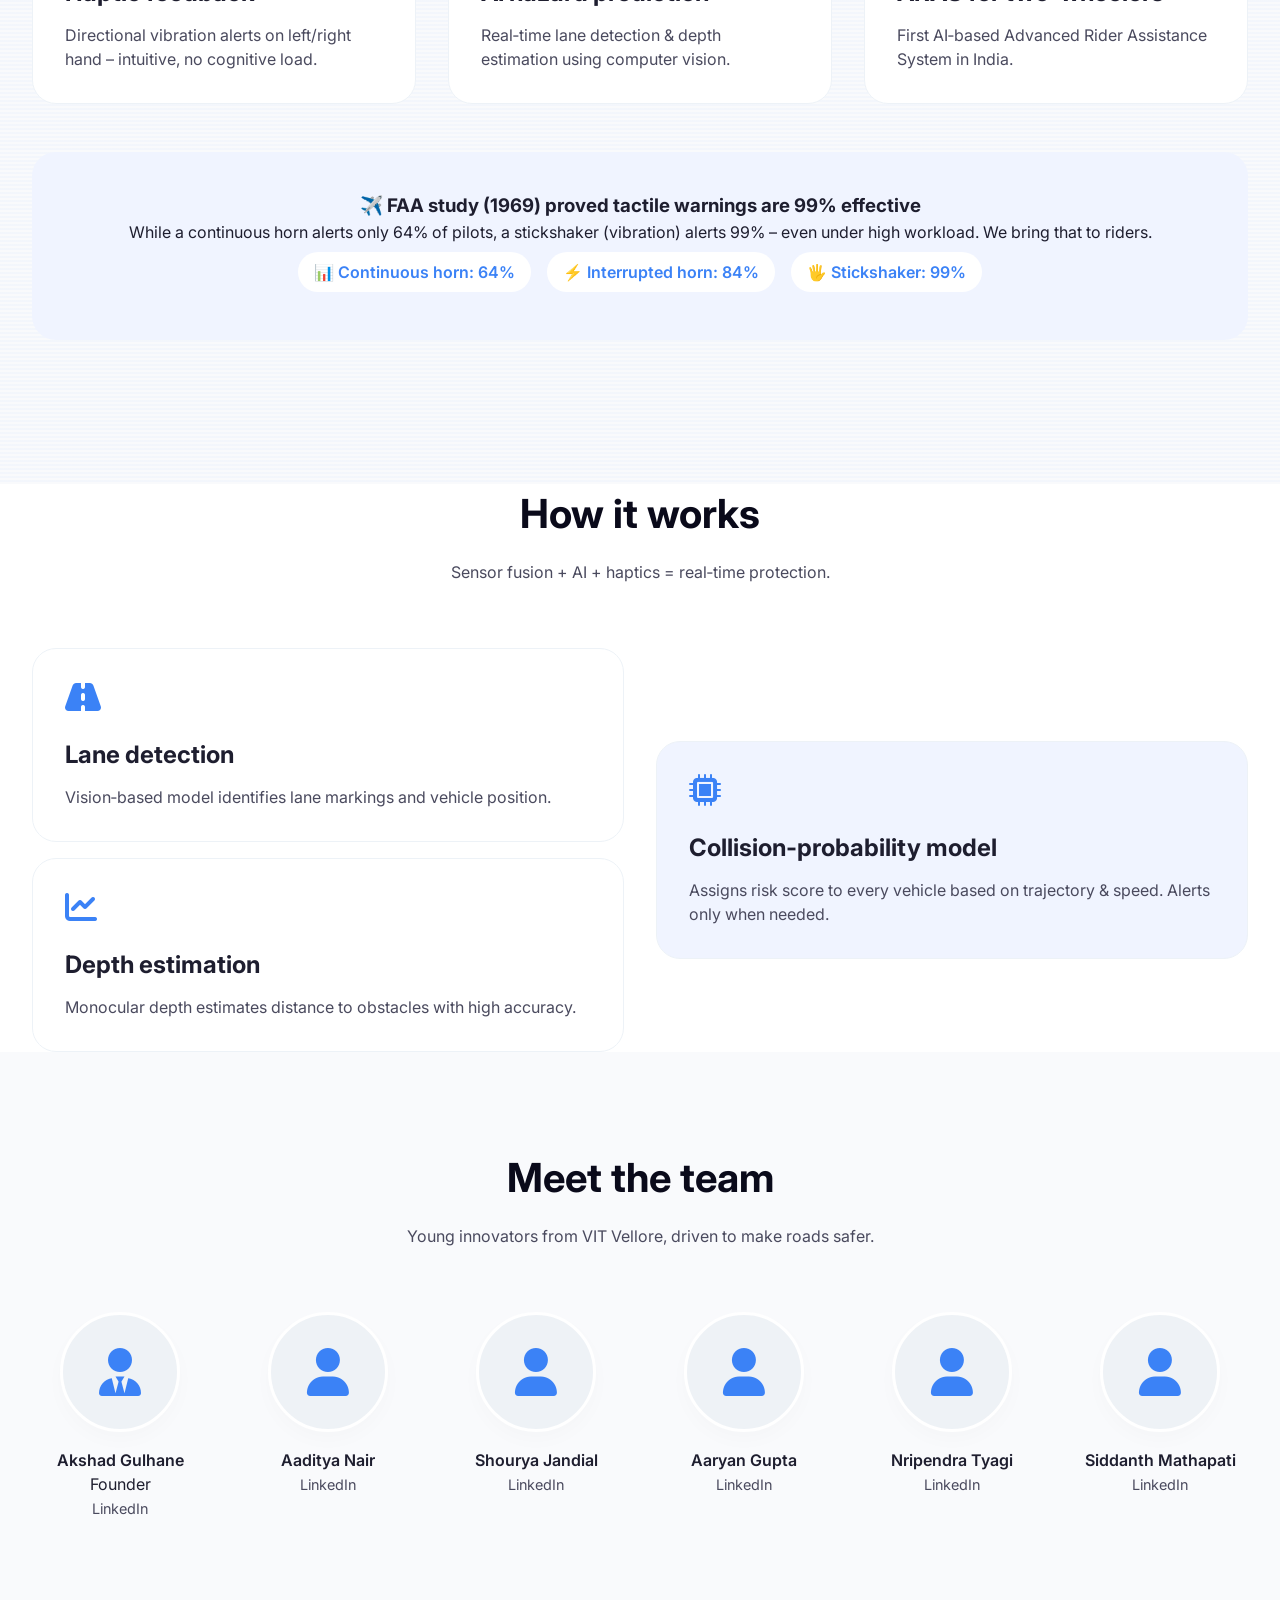
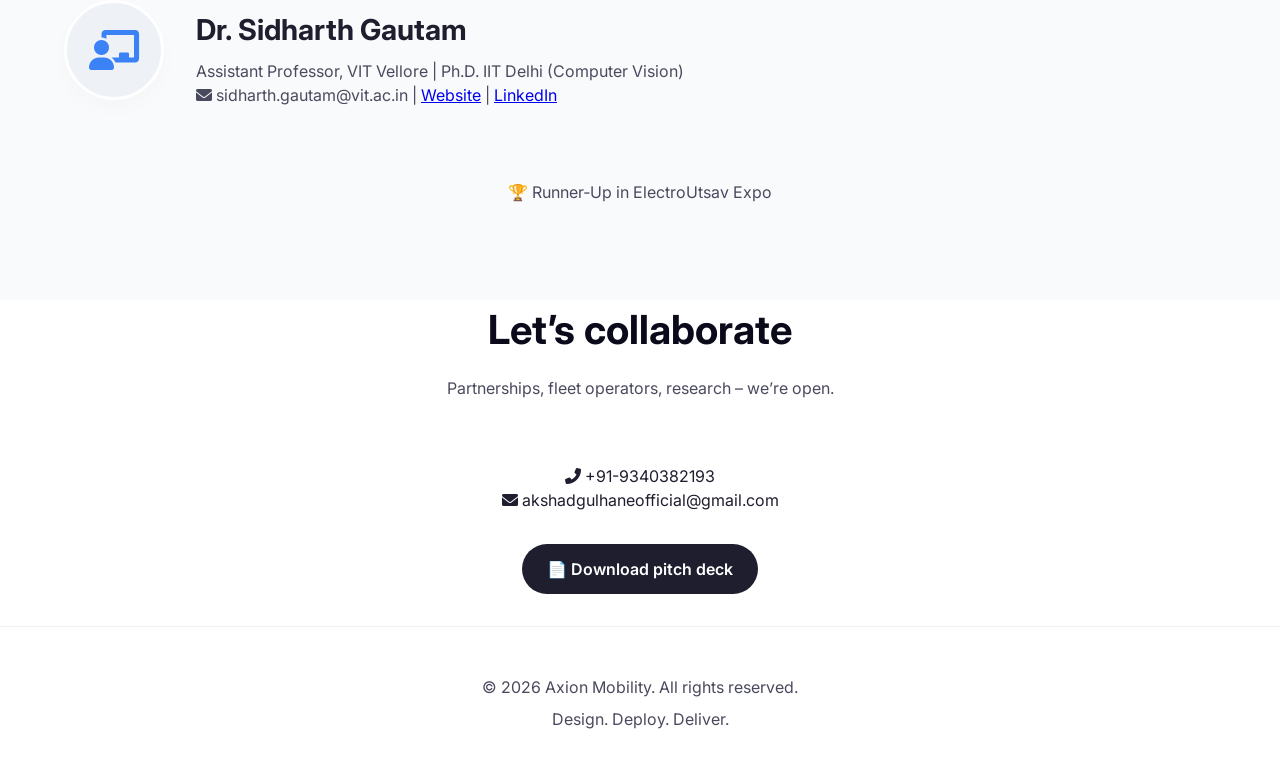
==== commit cd1c371b: "Update print statement from 'Hello' to 'Goodbye'" ====
--- a/index.html
+++ b/index.html
@@ -2,27 +2,25 @@
 <html lang="en">
 <head>
   <meta charset="UTF-8">
-  <!-- Critical viewport for proper scaling on all devices -->
+  <!-- ✅ Critical viewport for proper scaling on all devices -->
   <meta name="viewport" content="width=device-width, initial-scale=1.0, maximum-scale=5.0, user-scalable=yes">
   <title>Axion Mobility – Future of Safe Driving</title>
   <link href="https://fonts.googleapis.com/css2?family=Inter:opsz,wght@14..32,400;14..32,500;14..32,600;14..32,700&display=swap" rel="stylesheet">
   <link rel="stylesheet" href="https://cdnjs.cloudflare.com/ajax/libs/font-awesome/6.0.0-beta3/css/all.min.css">
   <style>
-    /* ---------- RESET & BASE (with overflow protection) ---------- */
+    /* ---------- RESET & BASE ---------- */
     * {
       margin: 0;
       padding: 0;
       box-sizing: border-box;
-      max-width: 100%; /* prevent any element from overflowing */
-    }
-
-    html, body {
-      max-width: 100%;
-      overflow-x: hidden; /* kill horizontal scroll */
+    }
+
+    body {
       font-family: 'Inter', sans-serif;
       background: #fff;
       color: #1e1e2f;
       line-height: 1.5;
+      overflow-x: hidden;
       -webkit-font-smoothing: antialiased;
       -moz-osx-font-smoothing: grayscale;
     }
@@ -168,12 +166,11 @@
       }
     }
 
-    /* ---------- CONTAINER & SECTIONS (with responsive padding) ---------- */
+    /* ---------- CONTAINER & SECTIONS ---------- */
     .container {
       max-width: 1280px;
       margin: 0 auto;
       padding: 0 2rem;
-      width: 100%;
     }
 
     section {
@@ -217,7 +214,6 @@
       z-index: 2;
       max-width: 900px;
       padding: 2rem;
-      width: 100%;
     }
 
     .live-counter {
@@ -520,7 +516,7 @@
       transform: translateY(0);
     }
 
-    /* ---------- RESPONSIVE BREAKPOINTS (fine-tuned to avoid overflow) ---------- */
+    /* ---------- RESPONSIVE BREAKPOINTS ---------- */
 
     /* Tablet (max-width: 992px) */
     @media (max-width: 992px) {
@@ -542,7 +538,7 @@
       }
     }
 
-    /* Mobile (max-width: 768px) */
+    /* Mobile (max-width: 768px) – already handled above for navbar */
     @media (max-width: 768px) {
       .hero h1 {
         font-size: 2.2rem;
@@ -553,7 +549,7 @@
       }
 
       .container {
-        padding: 0 1.5rem; /* reduced padding */
+        padding: 0 1.5rem;
       }
 
       section {
@@ -628,7 +624,7 @@
 
       .solution-grid,
       .problem-stats {
-        grid-template-columns: 1fr; /* single column */
+        grid-template-columns: 1fr;
       }
 
       .team-grid {
@@ -653,10 +649,6 @@
       .mentor-card {
         padding: 1.5rem;
       }
-
-      .container {
-        padding: 0 1rem; /* even smaller padding */
-      }
     }
 
     /* Landscape orientation on mobile */
@@ -664,12 +656,6 @@
       .hero {
         min-height: 120vh;
       }
-    }
-
-    /* Ensure images and videos never overflow */
-    img, video {
-      max-width: 100%;
-      height: auto;
     }
   </style>
 </head>
@@ -698,7 +684,7 @@
   <section class="hero">
     <video class="hero-video" autoplay muted loop playsinline>
       <!-- Replace with your own video URL or local file -->
-      <source src="https://assets.mixkit.co/videos/13233/13233-720.mp4" type="video/mp4">
+      <source src="assets/videos/my-ride.mp4" type="video/mp4">
     </video>
     <div class="hero-overlay"></div>
     <div class="hero-content">
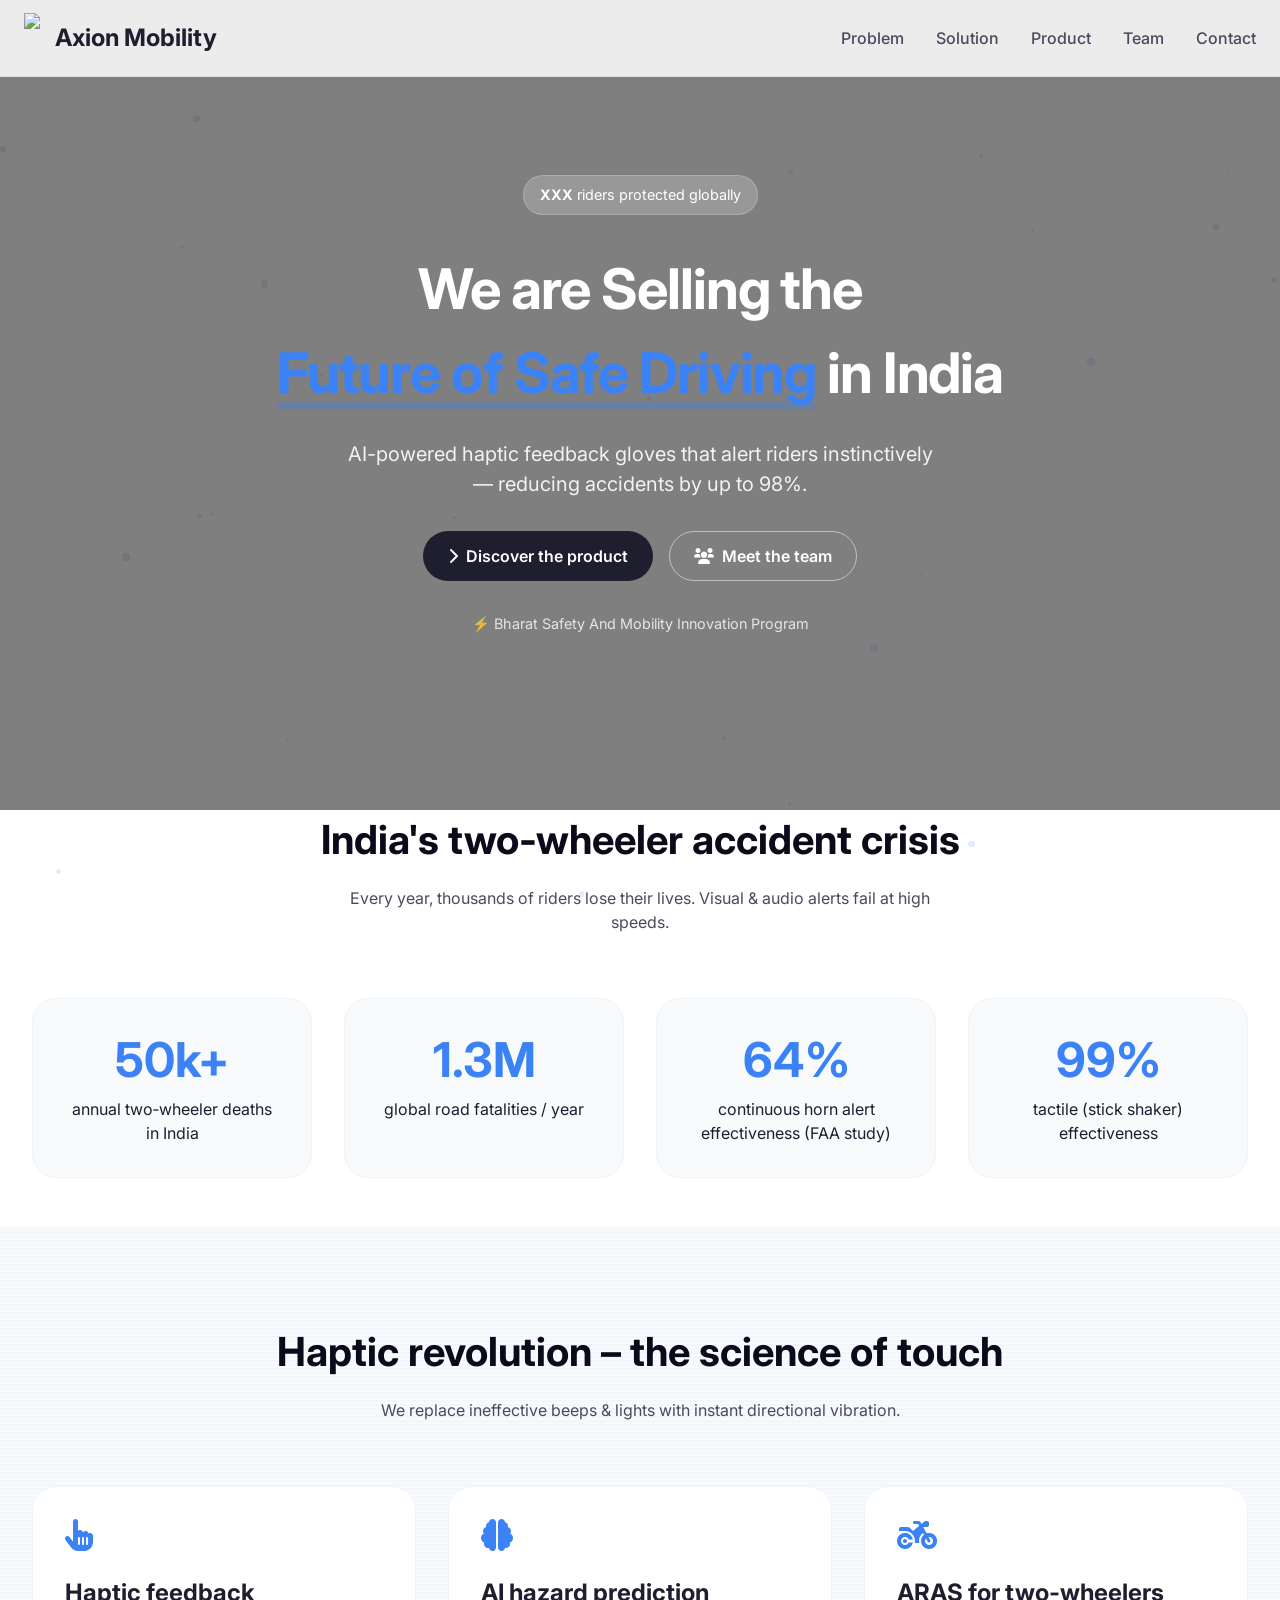
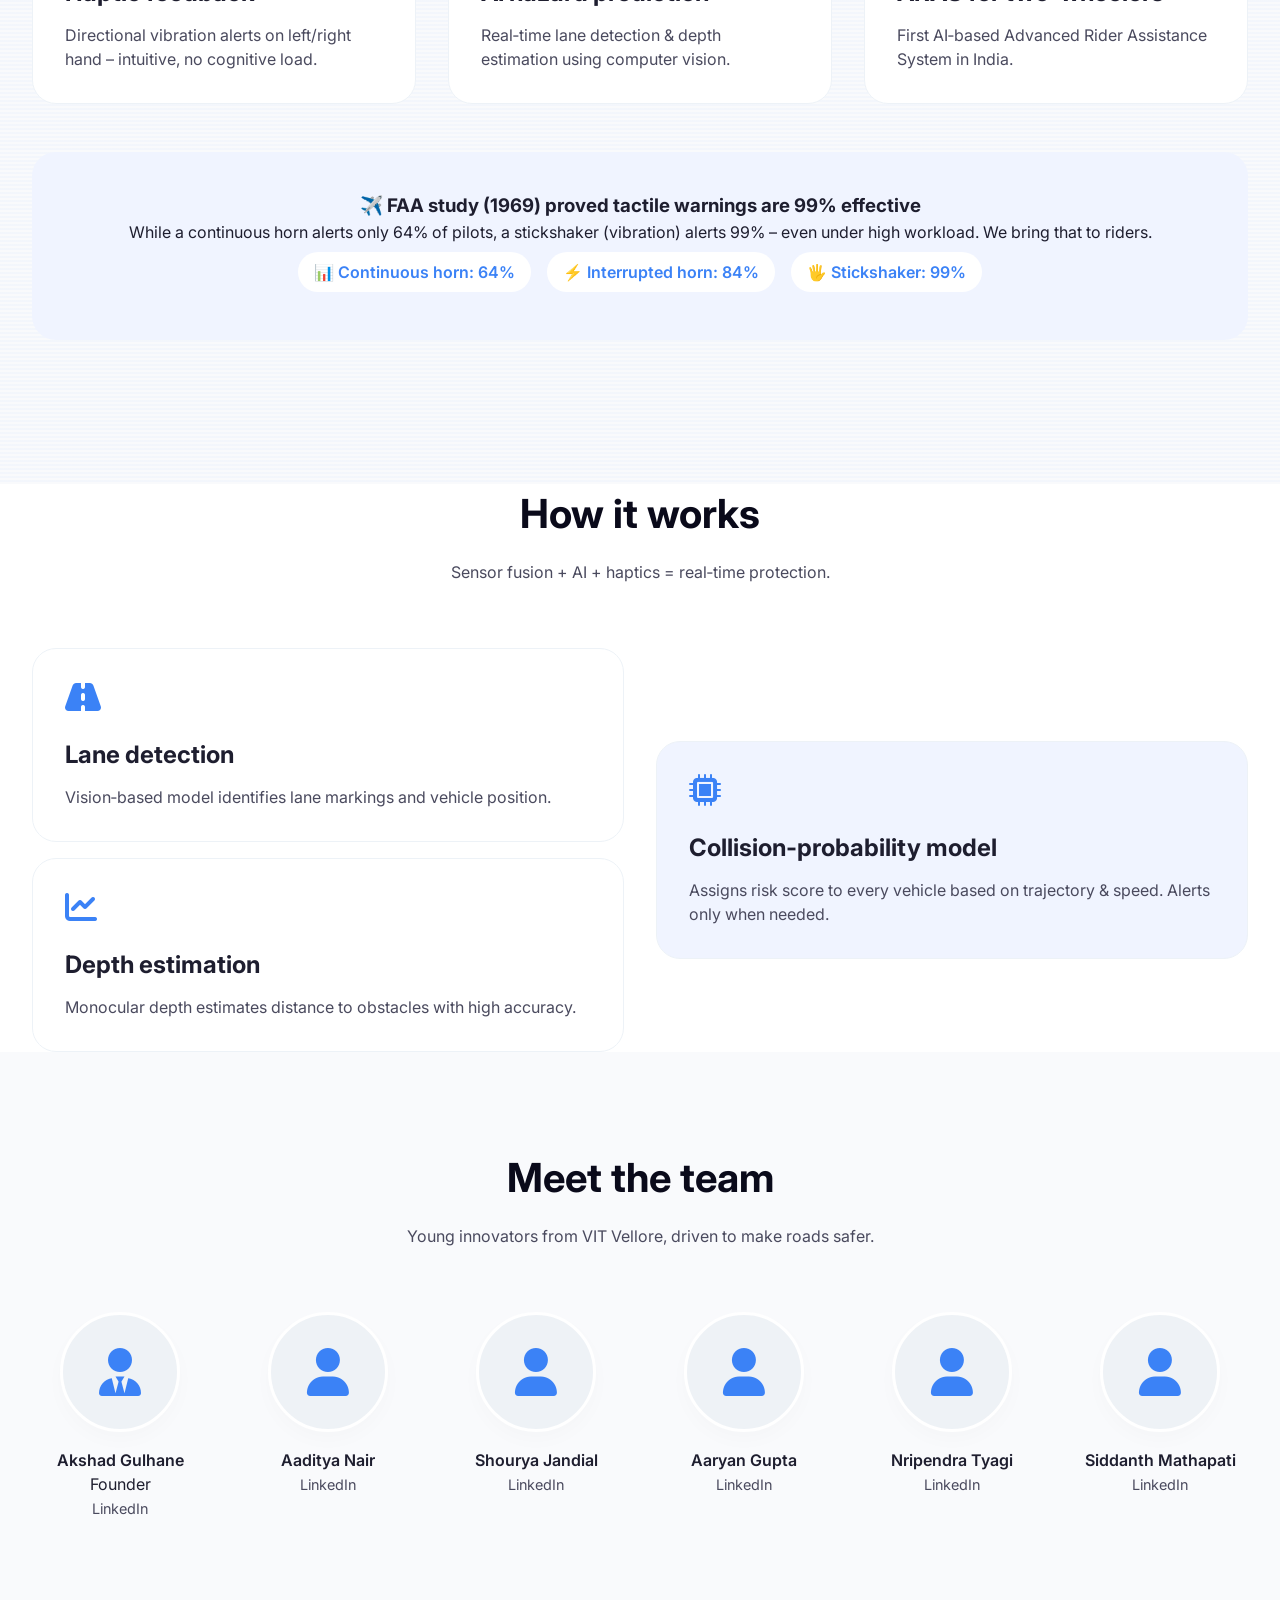
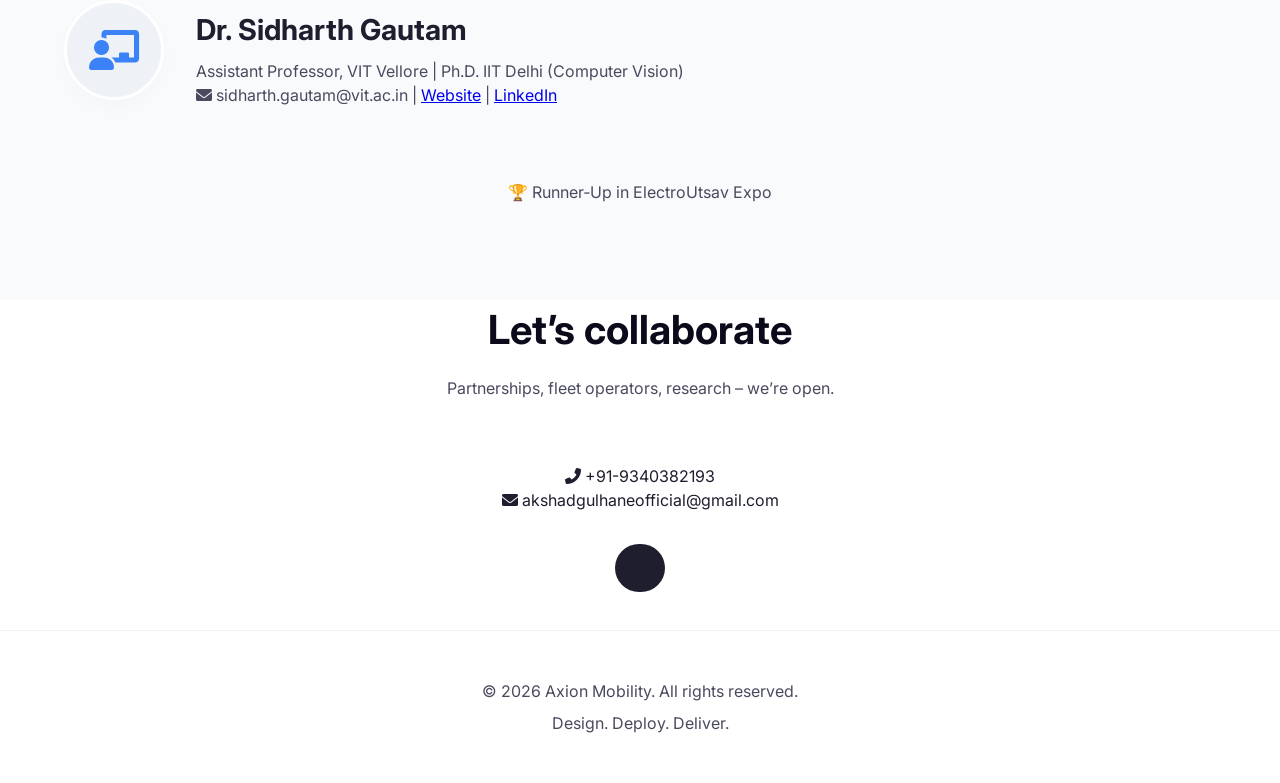
==== commit 0817a529: "Update index.html" ====
--- a/index.html
+++ b/index.html
@@ -78,11 +78,16 @@
     .logo {
       display: flex;
       align-items: center;
-      gap: 8px;
+      gap: 10px;
       font-weight: 700;
       font-size: 1.5rem;
       color: #1e1e2f;
       text-decoration: none;
+    }
+
+    .logo img {
+      height: 45px;
+      width: auto;
     }
 
     .logo i {
@@ -116,54 +121,6 @@
       cursor: pointer;
       padding: 0.5rem;
       border-radius: 8px;
-    }
-
-    /* ---------- MOBILE NAVIGATION ---------- */
-    @media (max-width: 768px) {
-      .navbar {
-        padding: 0.6rem 1rem;
-      }
-
-      .logo {
-        font-size: 1.3rem;
-      }
-
-      .logo i {
-        font-size: 1.6rem;
-      }
-
-      .nav-links {
-        display: none;
-        flex-direction: column;
-        position: absolute;
-        top: 100%;
-        left: 0;
-        width: 100%;
-        background: white;
-        padding: 1.5rem;
-        box-shadow: 0 10px 20px rgba(0, 0, 0, 0.1);
-        border-radius: 0 0 24px 24px;
-        gap: 1rem;
-      }
-
-      .nav-links.active {
-        display: flex;
-      }
-
-      .nav-links a {
-        padding: 0.75rem;
-        font-size: 1.1rem;
-        border-radius: 12px;
-        text-align: center;
-      }
-
-      .nav-links a:hover {
-        background: #f0f4ff;
-      }
-
-      .mobile-toggle {
-        display: block;
-      }
     }
 
     /* ---------- CONTAINER & SECTIONS ---------- */
@@ -288,7 +245,7 @@
       border: 1px solid transparent;
       cursor: pointer;
       font-size: 1rem;
-      min-height: 48px; /* touch target */
+      min-height: 48px;
     }
 
     .btn-outline {
@@ -516,137 +473,154 @@
       transform: translateY(0);
     }
 
-    /* ---------- RESPONSIVE BREAKPOINTS ---------- */
-
-    /* Tablet (max-width: 992px) */
-    @media (max-width: 992px) {
-      .hero h1 {
-        font-size: 3rem;
-      }
-
-      .section-header h2 {
-        font-size: 2.2rem;
-      }
-
-      .mentor-card {
+    /* ========== MOBILE RESPONSIVENESS ========== */
+    @media (max-width: 768px) {
+      .navbar {
+        padding: 0.5rem 1rem;
+      }
+      
+      .nav-container {
+        flex-wrap: wrap;
+      }
+      
+      .logo {
+        font-size: 1.2rem;
+      }
+      
+      .logo img {
+        height: 40px;
+      }
+      
+      .nav-links {
+        display: none;
+        width: 100%;
         flex-direction: column;
+        gap: 0.5rem;
+        margin-top: 1rem;
+        padding: 1rem 0;
+      }
+      
+      .nav-links.active {
+        display: flex;
+      }
+      
+      .nav-links a {
+        padding: 0.75rem;
         text-align: center;
-      }
-
-      .mentor-card .avatar {
-        margin: 0 auto;
-      }
-    }
-
-    /* Mobile (max-width: 768px) – already handled above for navbar */
-    @media (max-width: 768px) {
-      .hero h1 {
-        font-size: 2.2rem;
-      }
-
-      .hero p {
-        font-size: 1rem;
-      }
-
+        width: 100%;
+        background: #f8f9fa;
+        border-radius: 8px;
+      }
+      
+      .mobile-toggle {
+        display: block;
+      }
+      
       .container {
-        padding: 0 1.5rem;
-      }
-
+        padding: 0 1rem;
+      }
+      
       section {
         padding: 4rem 0;
       }
-
+      
+      .hero h1 {
+        font-size: 2.2rem !important;
+      }
+      
+      .hero p {
+        font-size: 1rem !important;
+      }
+      
       .section-header h2 {
-        font-size: 2rem;
-      }
-
+        font-size: 2rem !important;
+      }
+      
+      .cta-buttons {
+        flex-direction: column;
+        gap: 0.5rem;
+      }
+      
+      .btn {
+        width: 100%;
+        justify-content: center;
+      }
+      
+      .problem-stats,
+      .solution-grid,
+      .team-grid {
+        grid-template-columns: 1fr !important;
+        gap: 1rem;
+      }
+      
       .stat-number {
-        font-size: 2.5rem;
-      }
-
-      .problem-stats {
-        gap: 1rem;
-      }
-
-      .team-grid {
-        grid-template-columns: repeat(auto-fit, minmax(140px, 1fr));
-        gap: 1.5rem;
-      }
-
-      .avatar {
+        font-size: 2.5rem !important;
+      }
+      
+      .team-member .avatar {
         width: 100px;
         height: 100px;
         font-size: 2.5rem;
       }
-
-      .mentor-info h3 {
-        font-size: 1.5rem;
-      }
-
-      .faa-study {
-        padding: 1.5rem;
-      }
-
+      
       .faa-study .stat {
         display: block;
         margin: 0.5rem auto;
         width: fit-content;
       }
-    }
-
-    /* Small mobile (max-width: 480px) */
+      
+      .mentor-card {
+        flex-direction: column;
+        text-align: center;
+        padding: 1.5rem;
+      }
+    }
+
     @media (max-width: 480px) {
+      .logo {
+        font-size: 1rem;
+      }
+      
+      .logo img {
+        height: 35px;
+      }
+      
       .hero h1 {
-        font-size: 1.8rem;
-      }
-
+        font-size: 1.8rem !important;
+      }
+      
       .hero p {
-        font-size: 0.95rem;
-      }
-
-      .cta-buttons {
-        flex-direction: column;
-        align-items: stretch;
-      }
-
-      .btn {
-        justify-content: center;
-        width: 100%;
-      }
-
+        font-size: 0.95rem !important;
+      }
+      
       .section-header h2 {
-        font-size: 1.8rem;
-      }
-
+        font-size: 1.8rem !important;
+      }
+      
       .stat-number {
-        font-size: 2rem;
-      }
-
-      .solution-grid,
-      .problem-stats {
-        grid-template-columns: 1fr;
-      }
-
+        font-size: 2rem !important;
+      }
+      
       .team-grid {
-        grid-template-columns: repeat(2, 1fr);
+        grid-template-columns: repeat(2, 1fr) !important;
         gap: 1rem;
       }
-
-      .avatar {
+      
+      .team-member .avatar {
         width: 80px;
         height: 80px;
         font-size: 2rem;
       }
-
+      
       .team-member h4 {
         font-size: 0.9rem;
       }
-
+      
       .team-member a {
         font-size: 0.8rem;
       }
-
-      .mentor-card {
+      
+      .card {
         padding: 1.5rem;
       }
     }
@@ -666,7 +640,10 @@
   <!-- Navbar -->
   <nav class="navbar">
     <div class="nav-container">
-      <a href="index.html" class="logo"><i class="fas fa-bolt"></i> Axion Mobility</a>
+      <a href="index.html" class="logo" style="display: flex; align-items: center; gap: 15px; text-decoration: none;">
+  <img src="assets/images/logo.png" style="height: 50px; width: auto;">
+  <span style="font-weight: 700; font-size: 1.5rem; color: #1e1e2f;">Axion Mobility</span>
+</a>
       <div class="nav-links" id="navLinks">
         <a href="#problem">Problem</a>
         <a href="#solution">Solution</a>
@@ -773,7 +750,7 @@
   <!-- Contact CTA -->
   <section id="contact" class="container" style="text-align:center;">
     <div class="section-header fade-in"><h2>Let’s collaborate</h2><p>Partnerships, fleet operators, research – we’re open.</p></div>
-    <div style="max-width:400px; margin:2rem auto;" class="fade-in"><p><i class="fas fa-phone-alt"></i> +91-9340382193</p><p><i class="fas fa-envelope"></i> akshadgulhaneofficial@gmail.com</p><div style="margin-top:2rem;"><a href="#" class="btn">📄 Download pitch deck</a></div></div>
+    <div style="max-width:400px; margin:2rem auto;" class="fade-in"><p><i class="fas fa-phone-alt"></i> +91-9340382193</p><p><i class="fas fa-envelope"></i> akshadgulhaneofficial@gmail.com</p><div style="margin-top:2rem;"><a href="#" class="btn"></a></div></div>
   </section>
 
   <footer><p>© 2026 Axion Mobility. All rights reserved.</p><p style="margin-top:0.5rem;">Design. Deploy. Deliver.</p></footer>
@@ -782,8 +759,28 @@
     // Mobile menu toggle
     const toggle = document.getElementById('menuToggle');
     const navLinks = document.getElementById('navLinks');
+    
     toggle.addEventListener('click', () => {
       navLinks.classList.toggle('active');
+      // Change icon
+      const icon = toggle.querySelector('i');
+      if (navLinks.classList.contains('active')) {
+        icon.classList.remove('fa-bars');
+        icon.classList.add('fa-times');
+      } else {
+        icon.classList.remove('fa-times');
+        icon.classList.add('fa-bars');
+      }
+    });
+
+    // Close menu when clicking on a link
+    navLinks.querySelectorAll('a').forEach(link => {
+      link.addEventListener('click', () => {
+        navLinks.classList.remove('active');
+        const icon = toggle.querySelector('i');
+        icon.classList.remove('fa-times');
+        icon.classList.add('fa-bars');
+      });
     });
 
     // Fade-in on scroll
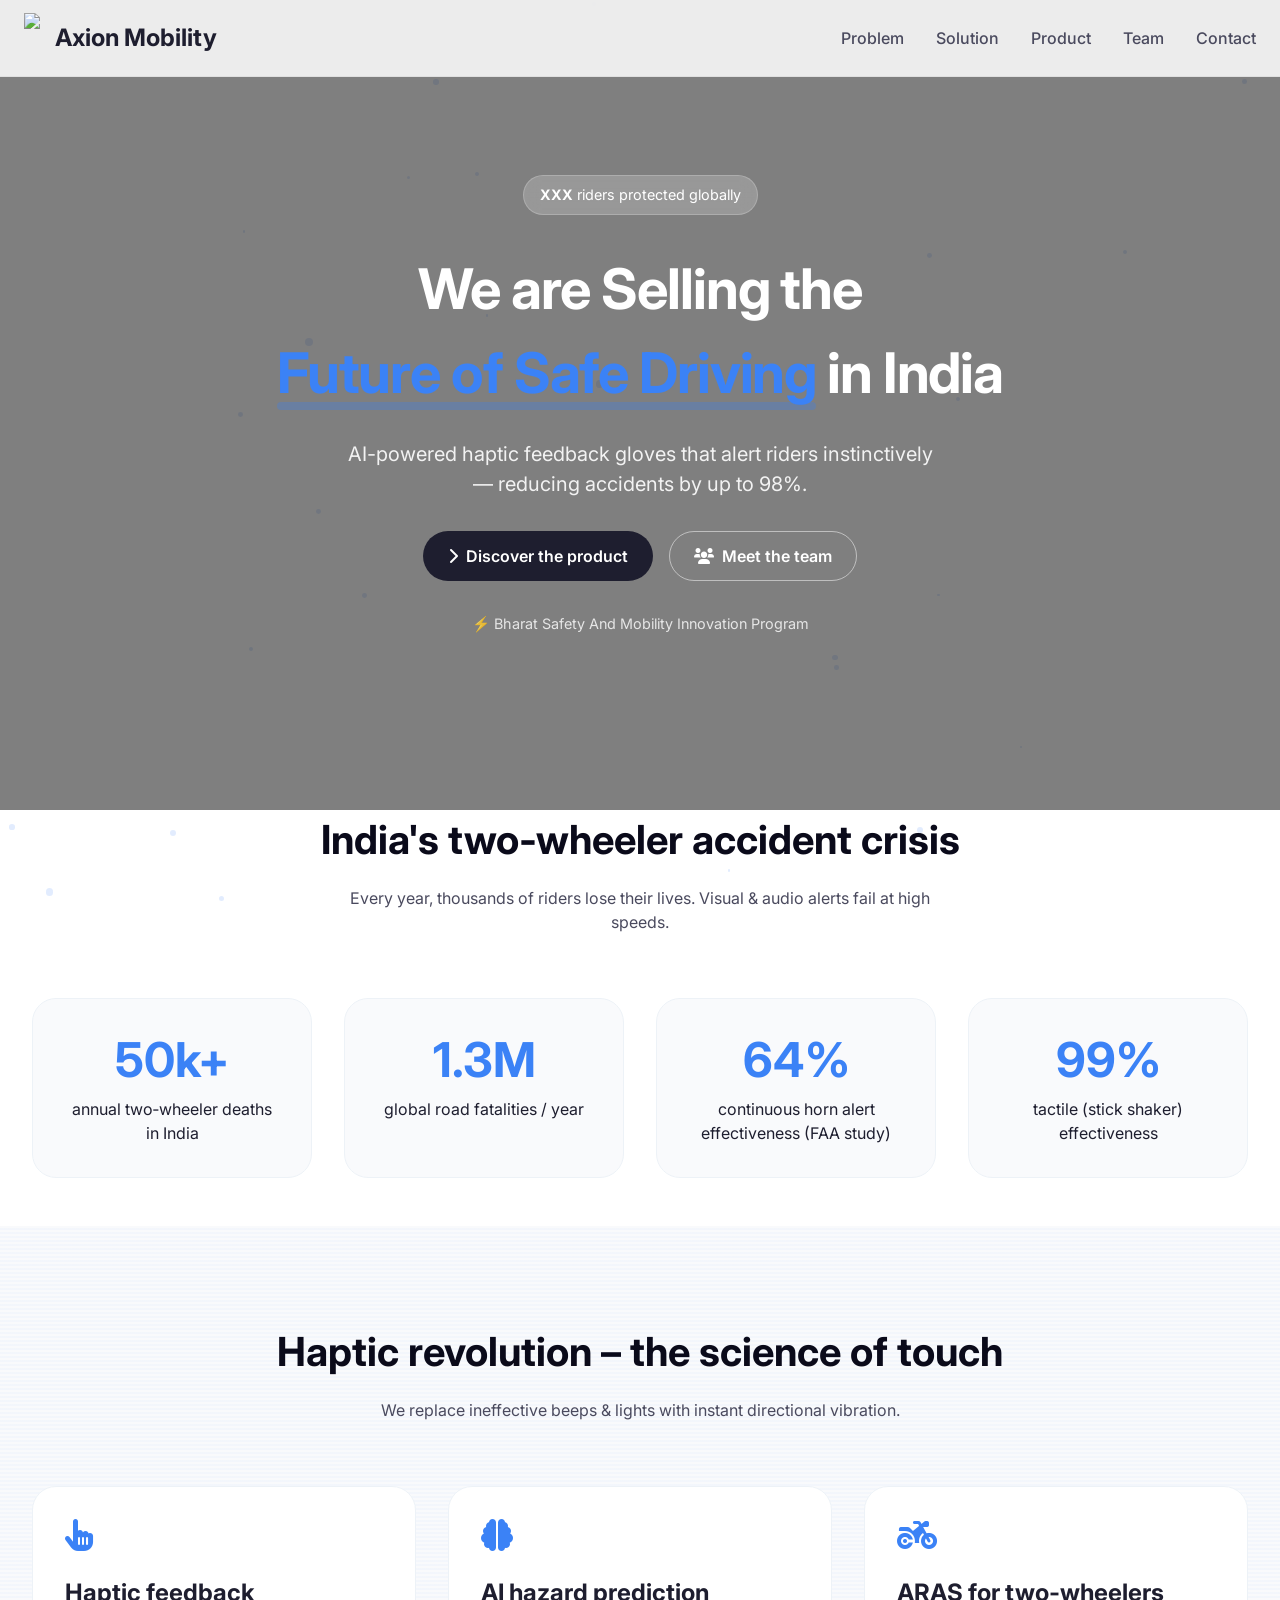
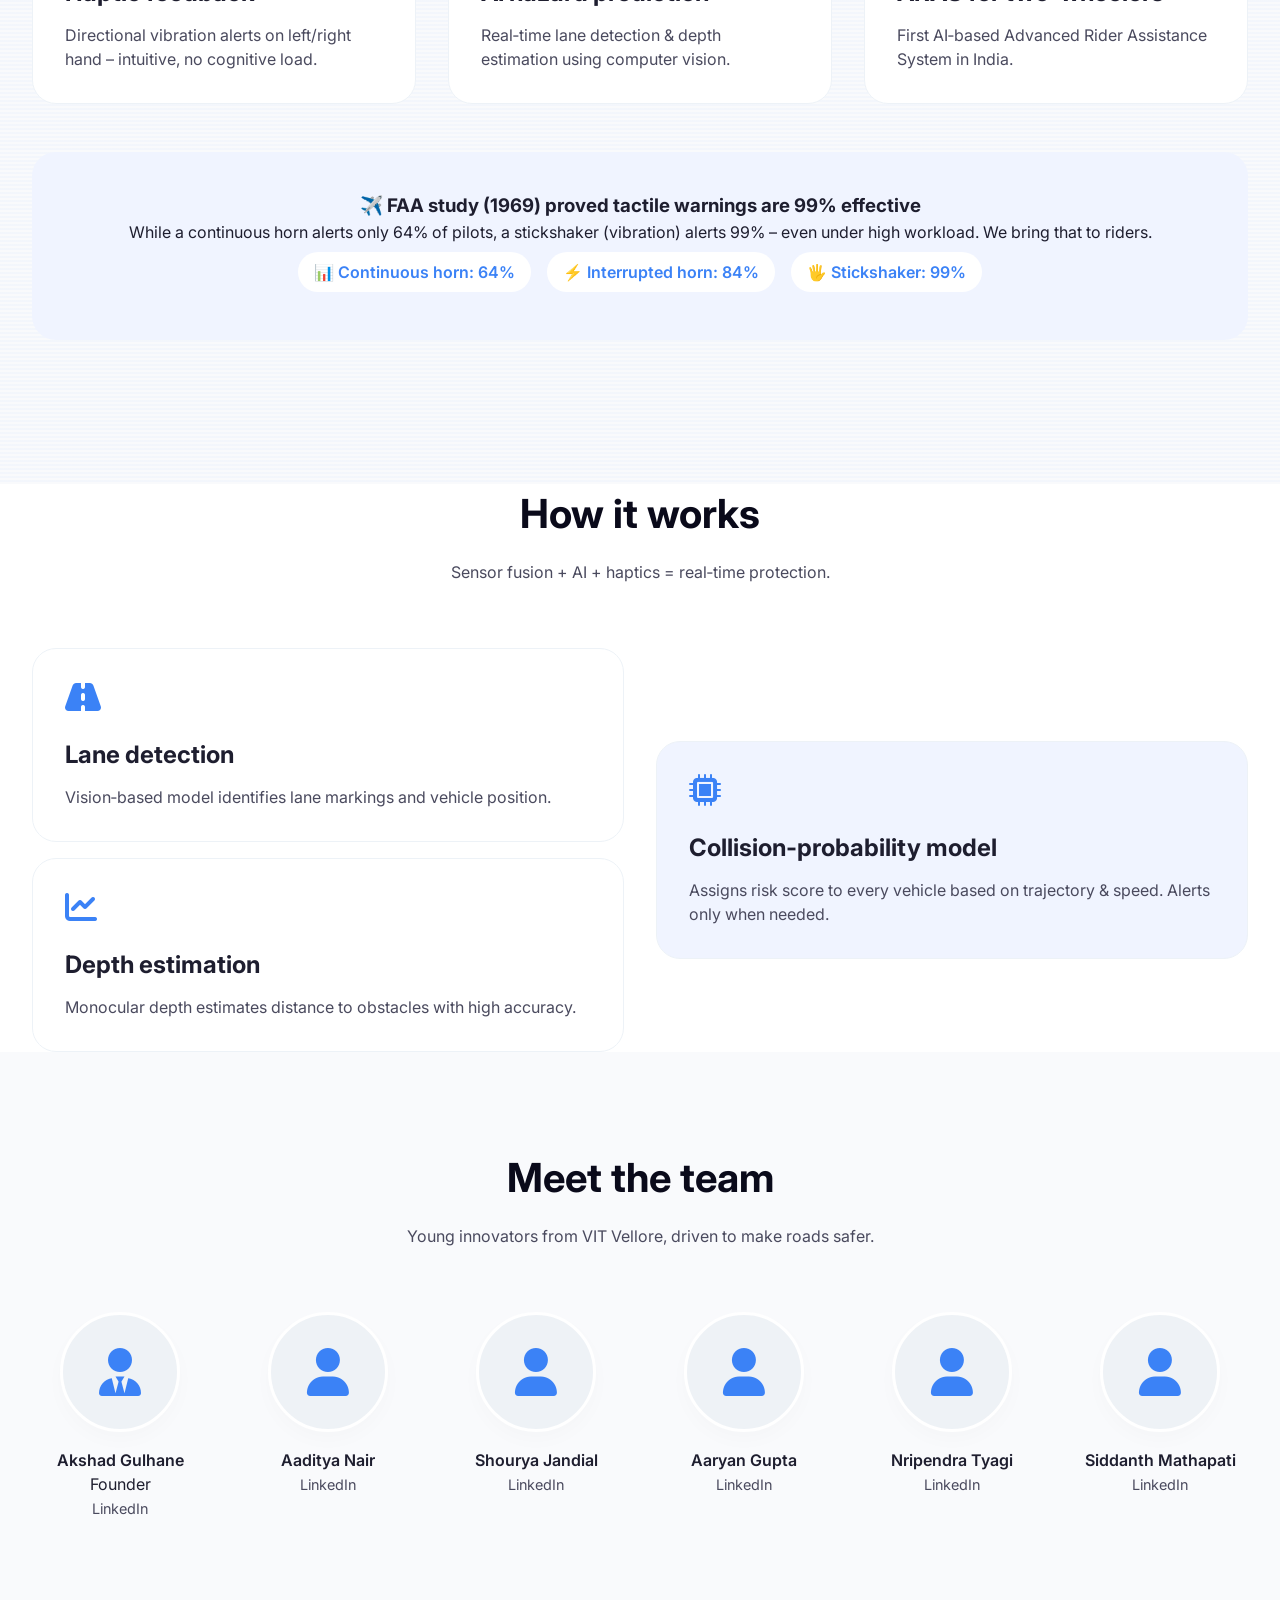
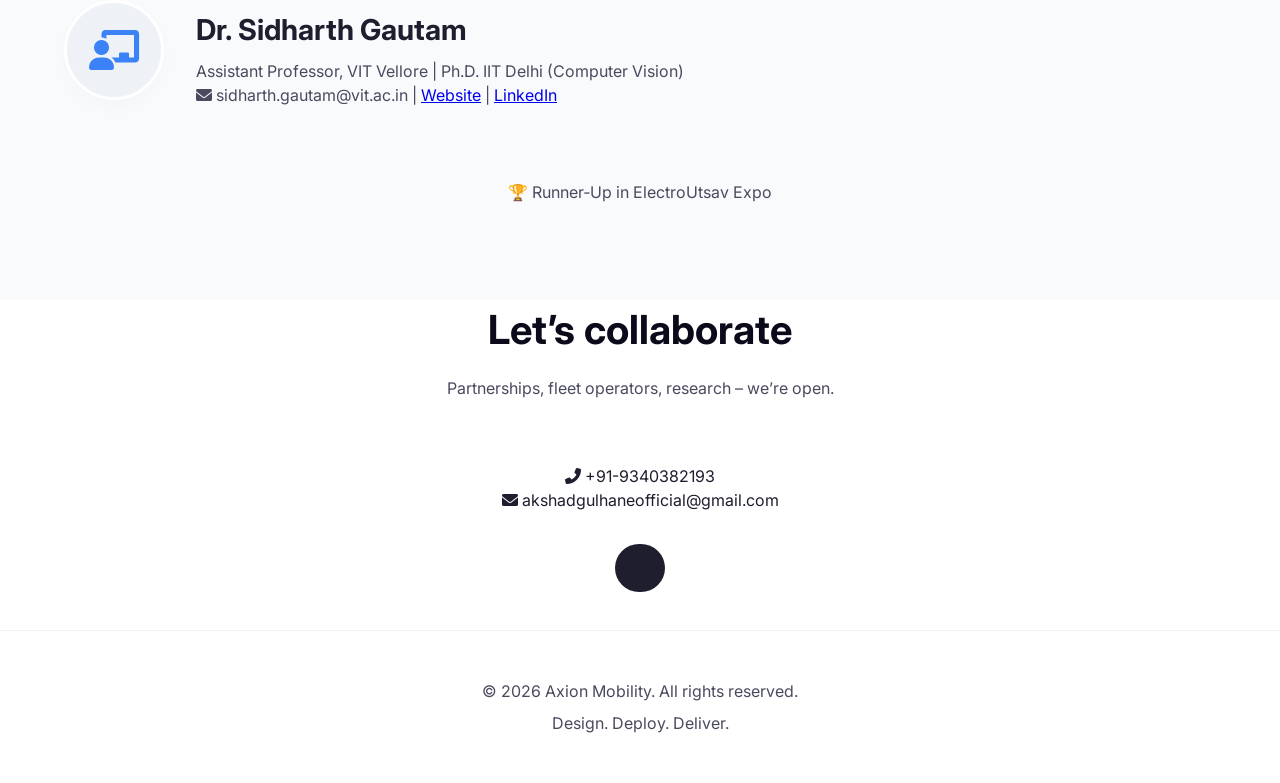
==== commit 5344ec69: "Update index.html" ====
--- a/index.html
+++ b/index.html
@@ -735,7 +735,7 @@
         <div class="team-member fade-in"><div class="avatar"><i class="fas fa-user-tie"></i></div><h4>Akshad Gulhane</h4><p>Founder</p><a href="https://www.linkedin.com/in/akshad-gulhane-8286b7246/" target="_blank">LinkedIn</a></div>
         <div class="team-member fade-in"><div class="avatar"><i class="fas fa-user"></i></div><h4>Aaditya Nair</h4><a href="https://www.linkedin.com/in/aaditya-nair-a49b92369/" target="_blank">LinkedIn</a></div>
         <div class="team-member fade-in"><div class="avatar"><i class="fas fa-user"></i></div><h4>Shourya Jandial</h4><a href="https://www.linkedin.com/in/shourya-jandial-99242a37b/" target="_blank">LinkedIn</a></div>
-        <div class="team-member fade-in"><div class="avatar"><i class="fas fa-user"></i></div><h4>Aaryan Gupta</h4><a href="https://www.linkedin.com/in/aryan-gupta-a484743a8/" target="_blank">LinkedIn</a></div>
+        <div class="team-member fade-in"><div class="avatar"><i class="fas fa-user"></i></div><h4>Aaryan Gupta</h4><a href="https://www.linkedin.com/in/aaryan-gupta-a484743a8/" target="_blank">LinkedIn</a></div>
         <div class="team-member fade-in"><div class="avatar"><i class="fas fa-user"></i></div><h4>Nripendra Tyagi</h4><a href="https://www.linkedin.com/in/nripendra-tyagi" target="_blank">LinkedIn</a></div>
         <div class="team-member fade-in"><div class="avatar"><i class="fas fa-user"></i></div><h4>Siddanth Mathapati</h4><a href="https://www.linkedin.com/in/siddanth-matapati-8412a8375/" target="_blank">LinkedIn</a></div>
       </div>
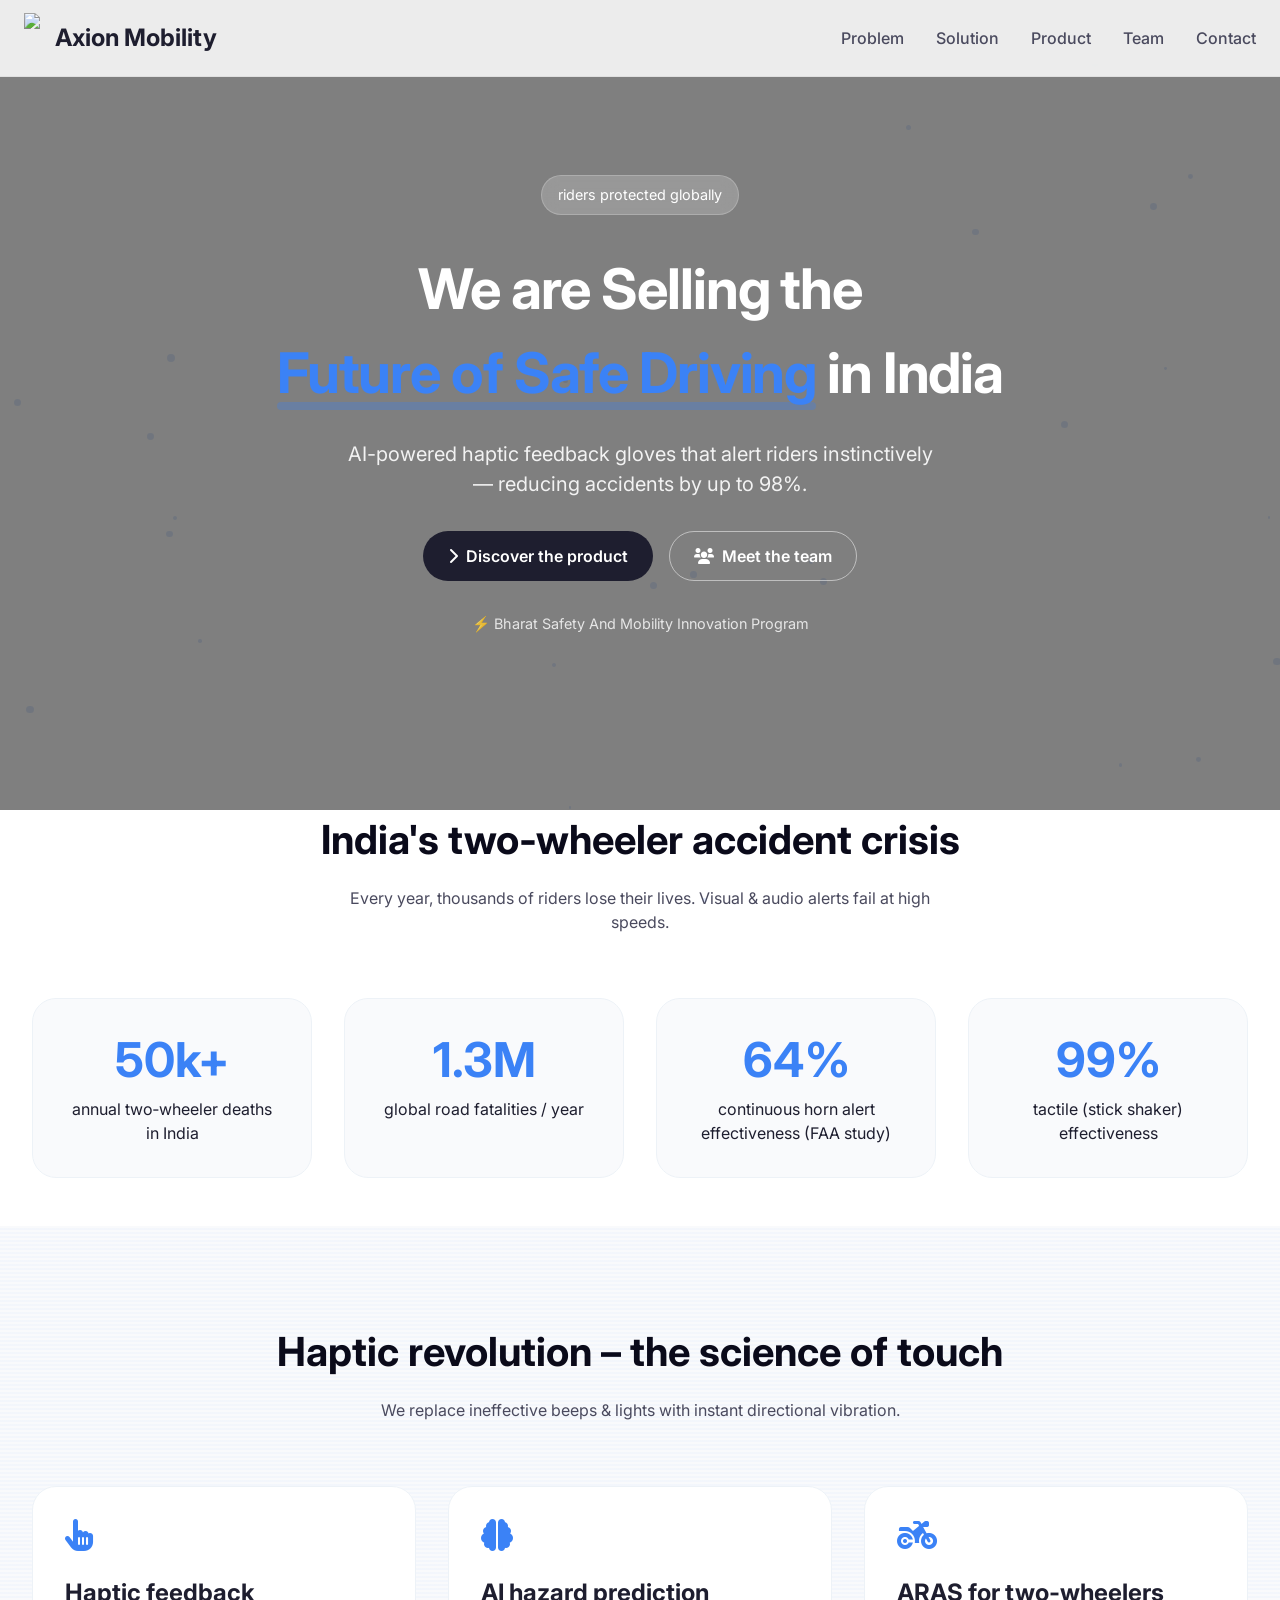
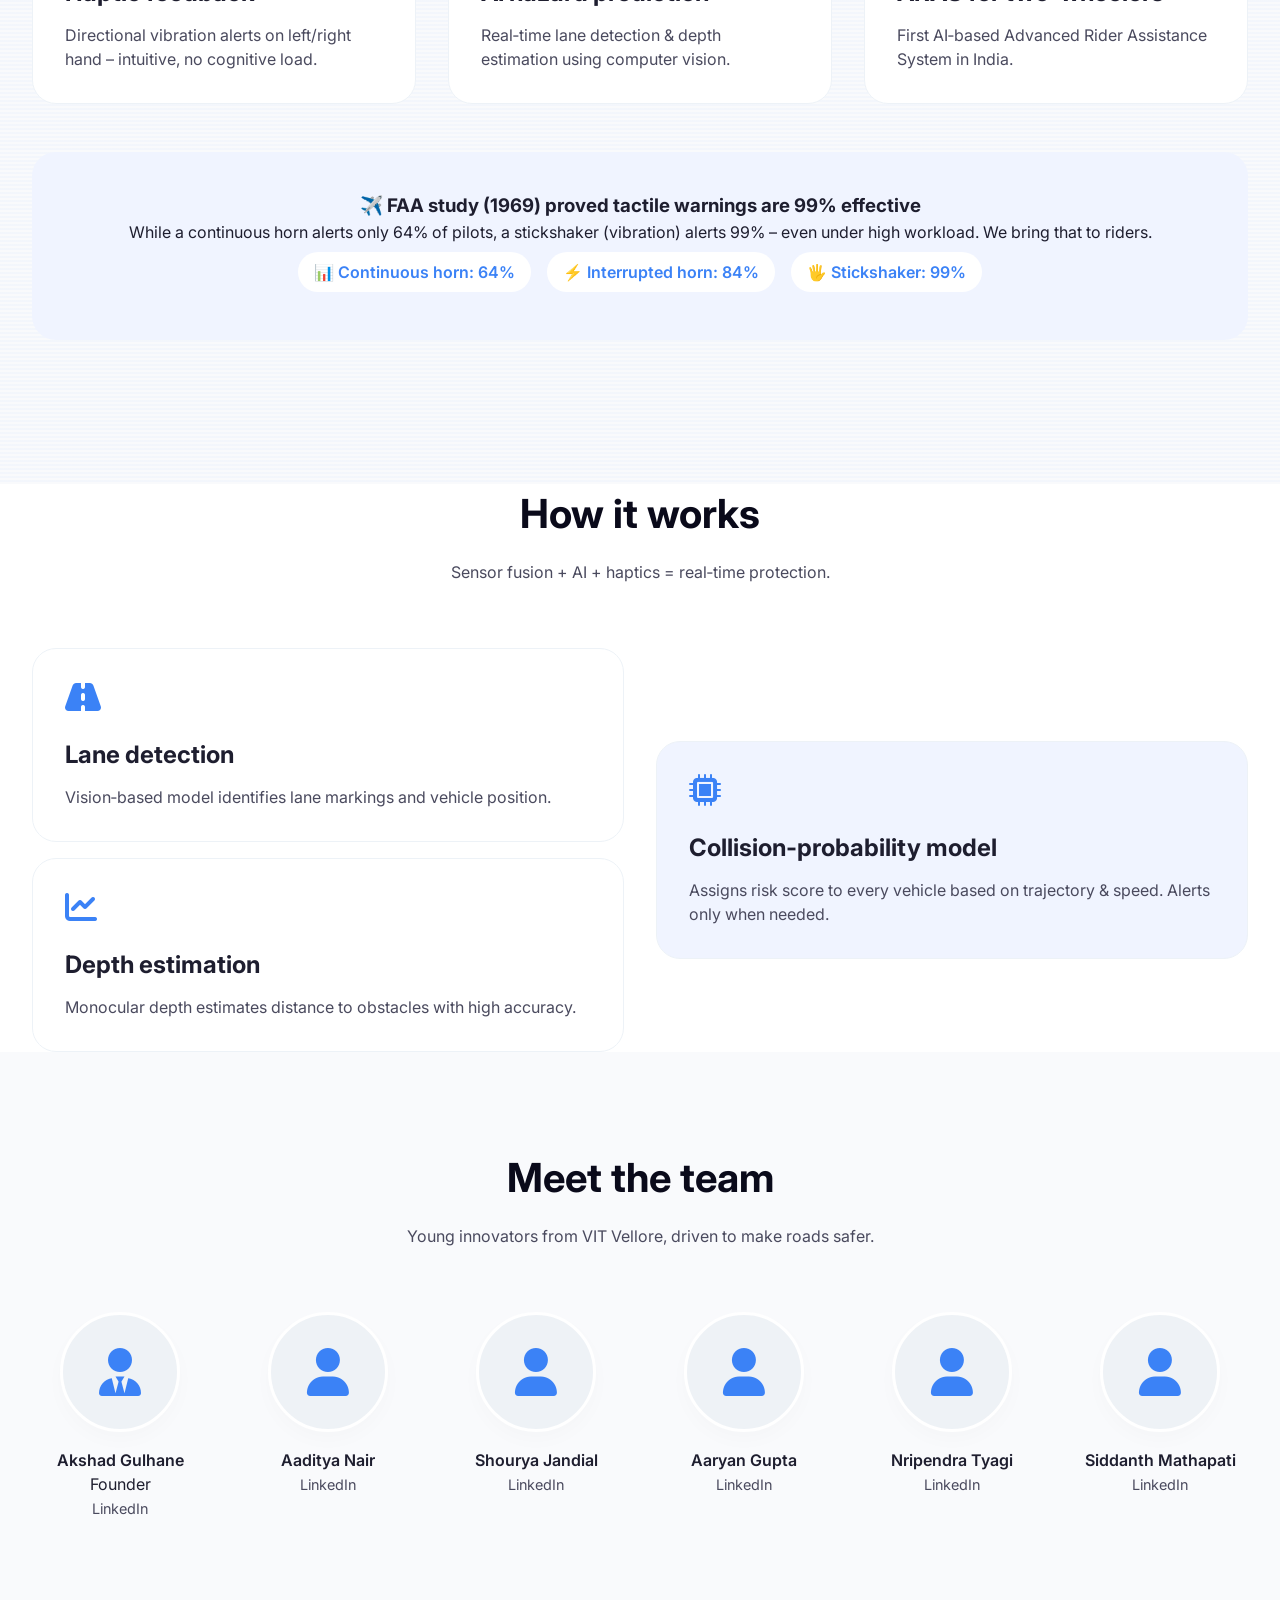
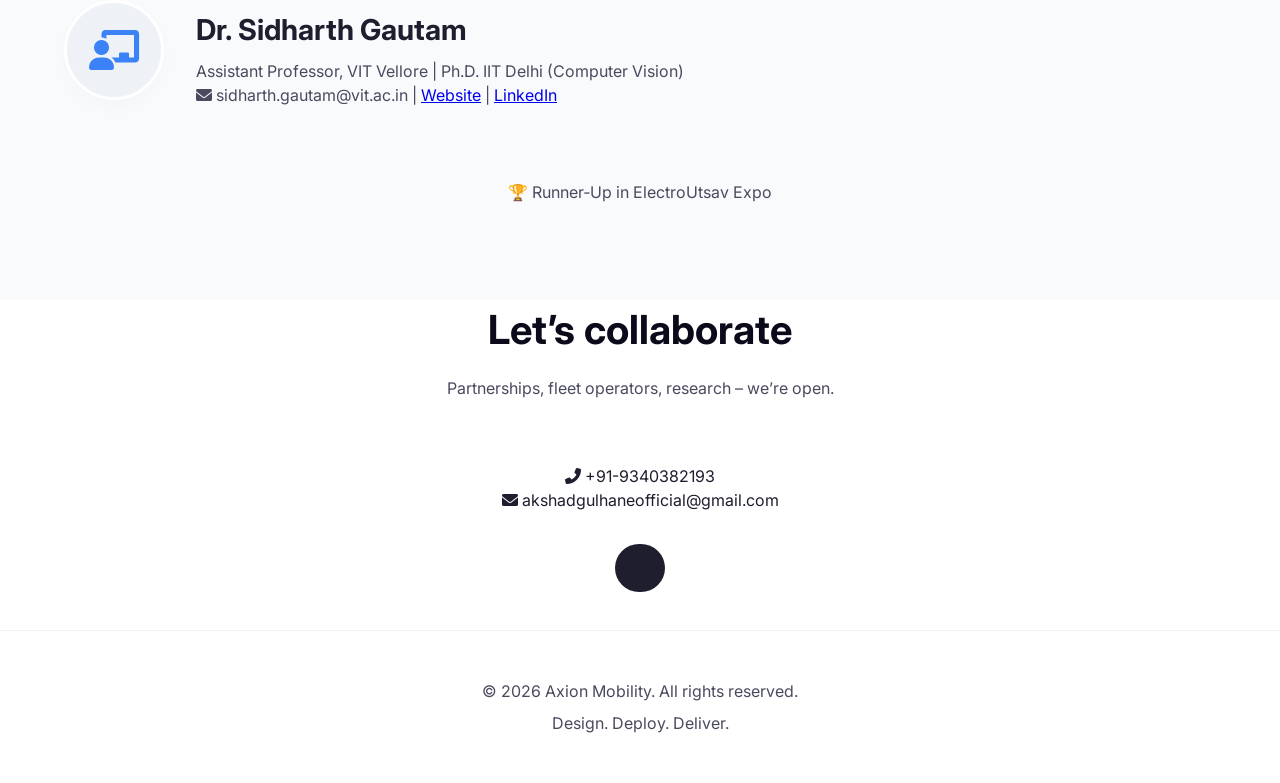
==== commit 47c11f9d: "Update print statement from 'Hello' to 'Goodbye'" ====
--- a/index.html
+++ b/index.html
@@ -666,7 +666,7 @@
     <div class="hero-overlay"></div>
     <div class="hero-content">
       <div class="live-counter">
-        <span>XXX</span> riders protected globally
+        <span></span> riders protected globally
       </div>
       <h1 class="fade-in">We are Selling the <span class="highlight">Future of Safe Driving</span> in India</h1>
       <p class="fade-in">AI-powered haptic feedback gloves that alert riders instinctively — reducing accidents by up to 98%.</p>
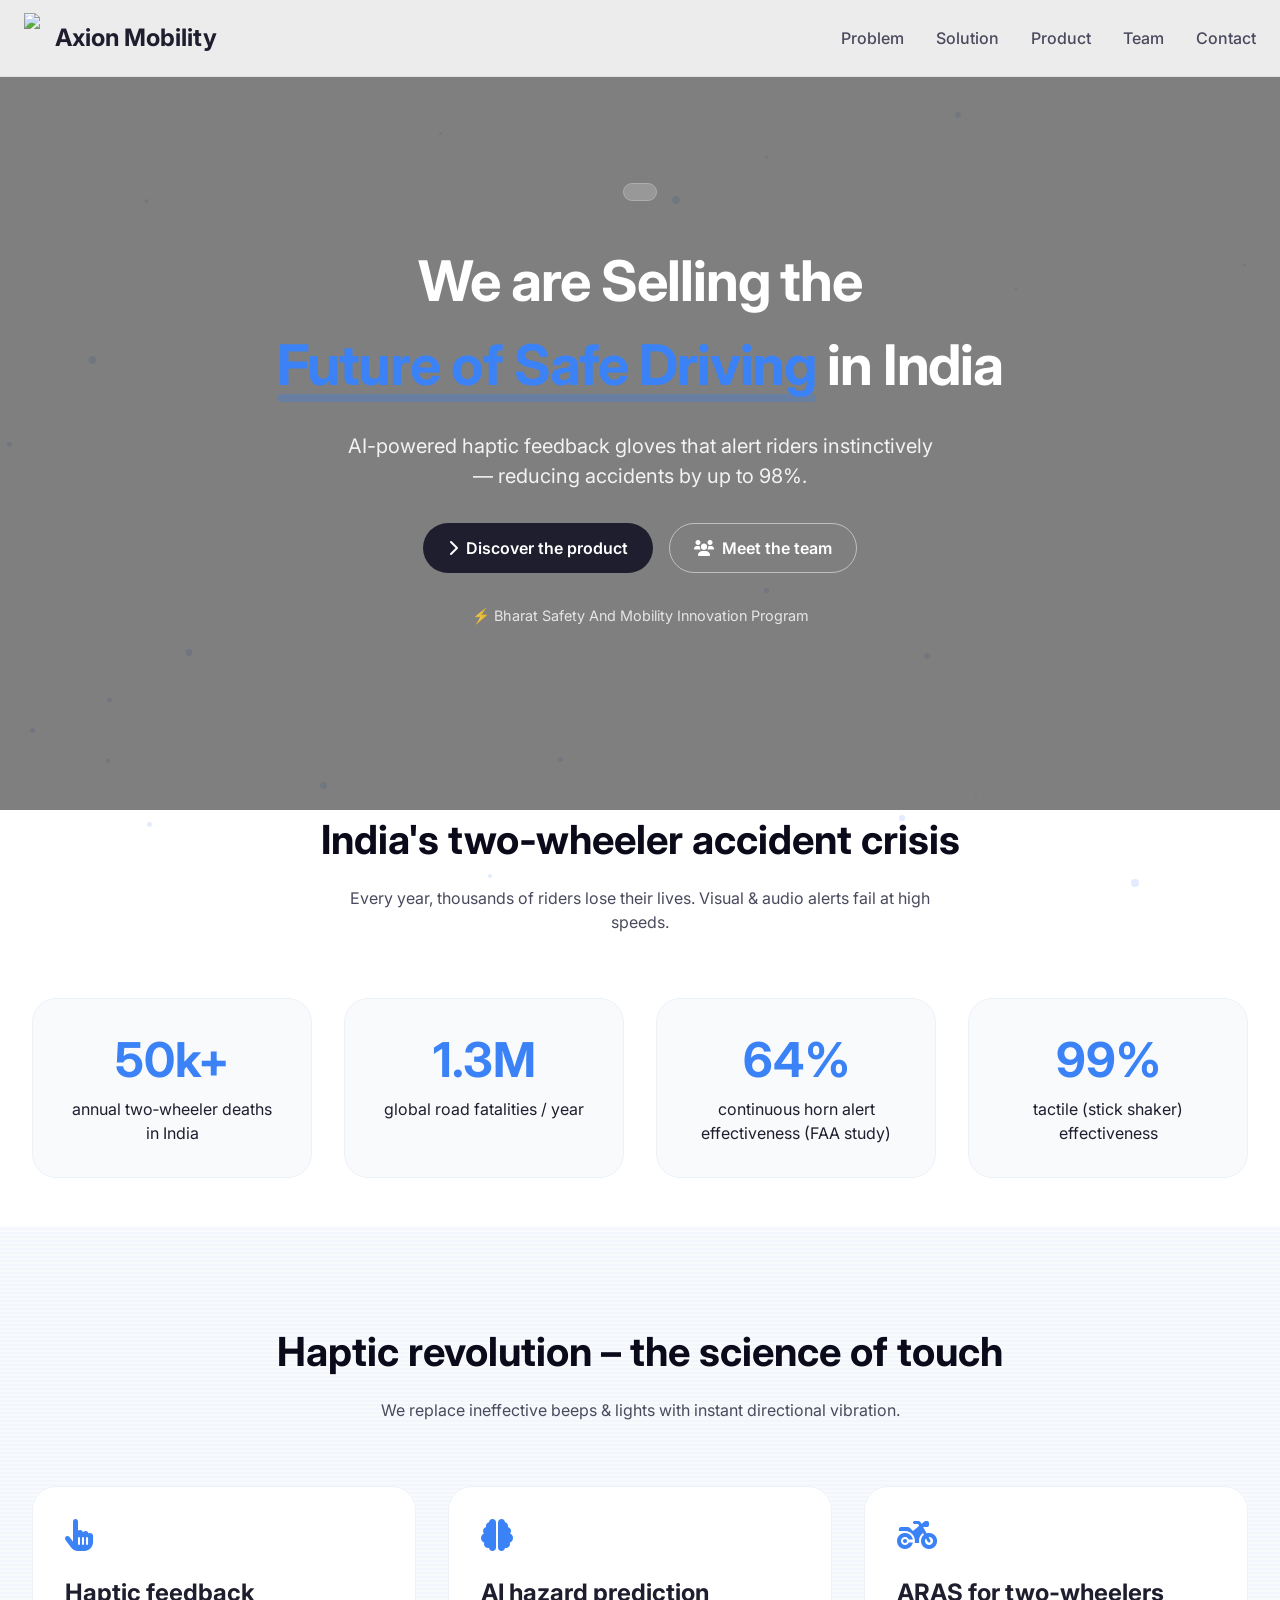
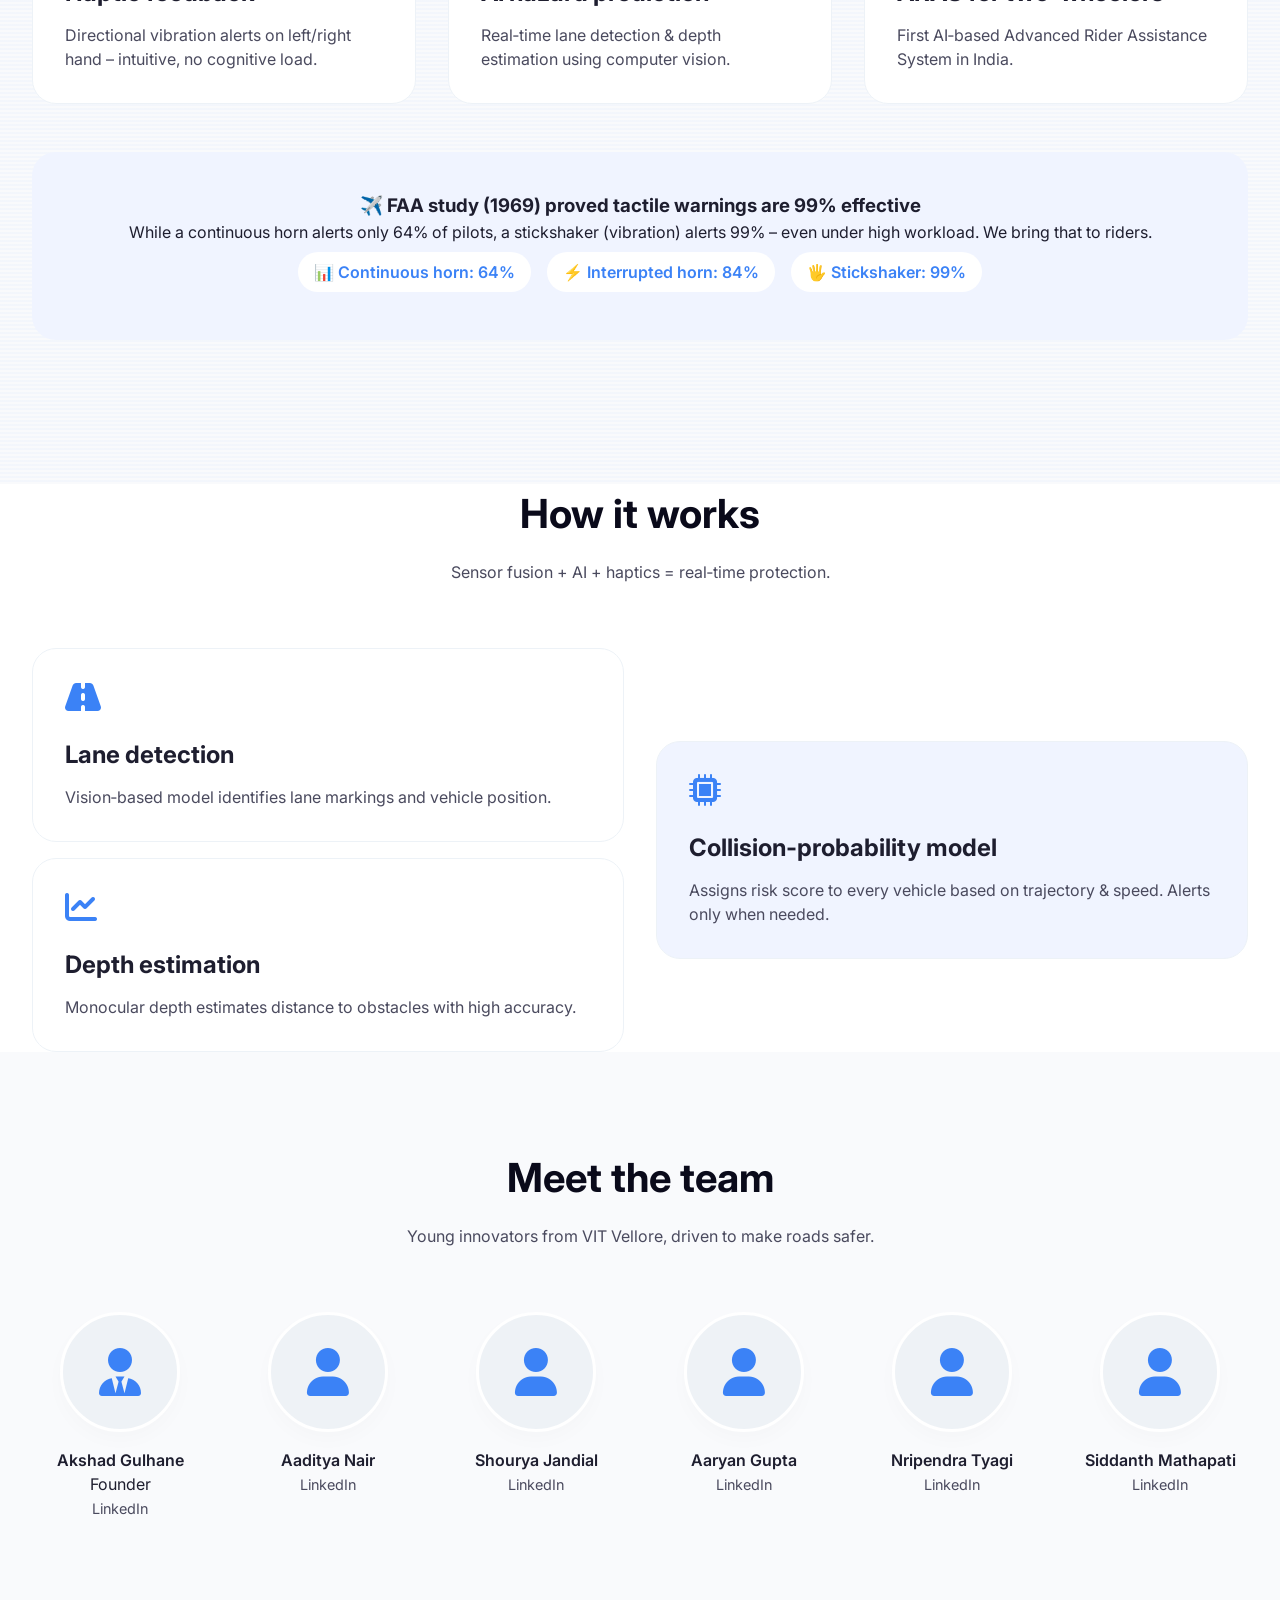
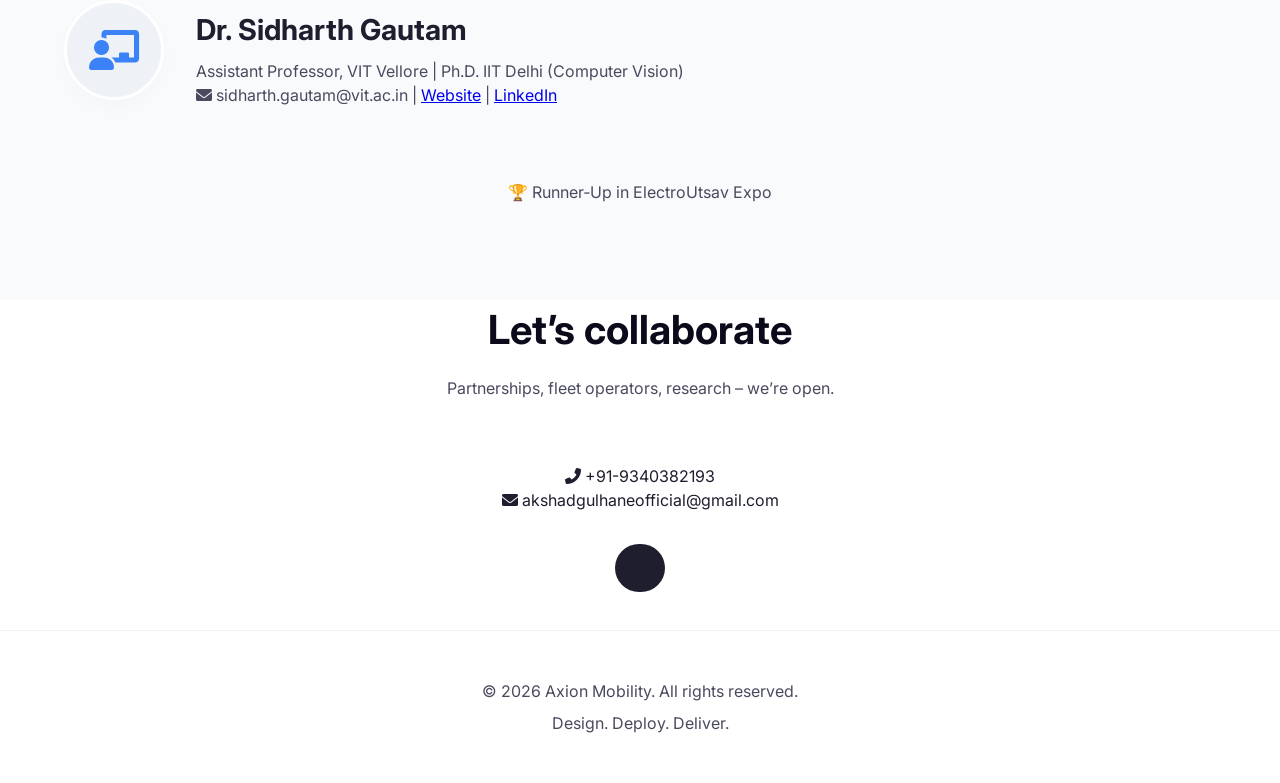
==== commit 1385ec51: "Update index.html" ====
--- a/index.html
+++ b/index.html
@@ -666,7 +666,7 @@
     <div class="hero-overlay"></div>
     <div class="hero-content">
       <div class="live-counter">
-        <span></span> riders protected globally
+        
       </div>
       <h1 class="fade-in">We are Selling the <span class="highlight">Future of Safe Driving</span> in India</h1>
       <p class="fade-in">AI-powered haptic feedback gloves that alert riders instinctively — reducing accidents by up to 98%.</p>
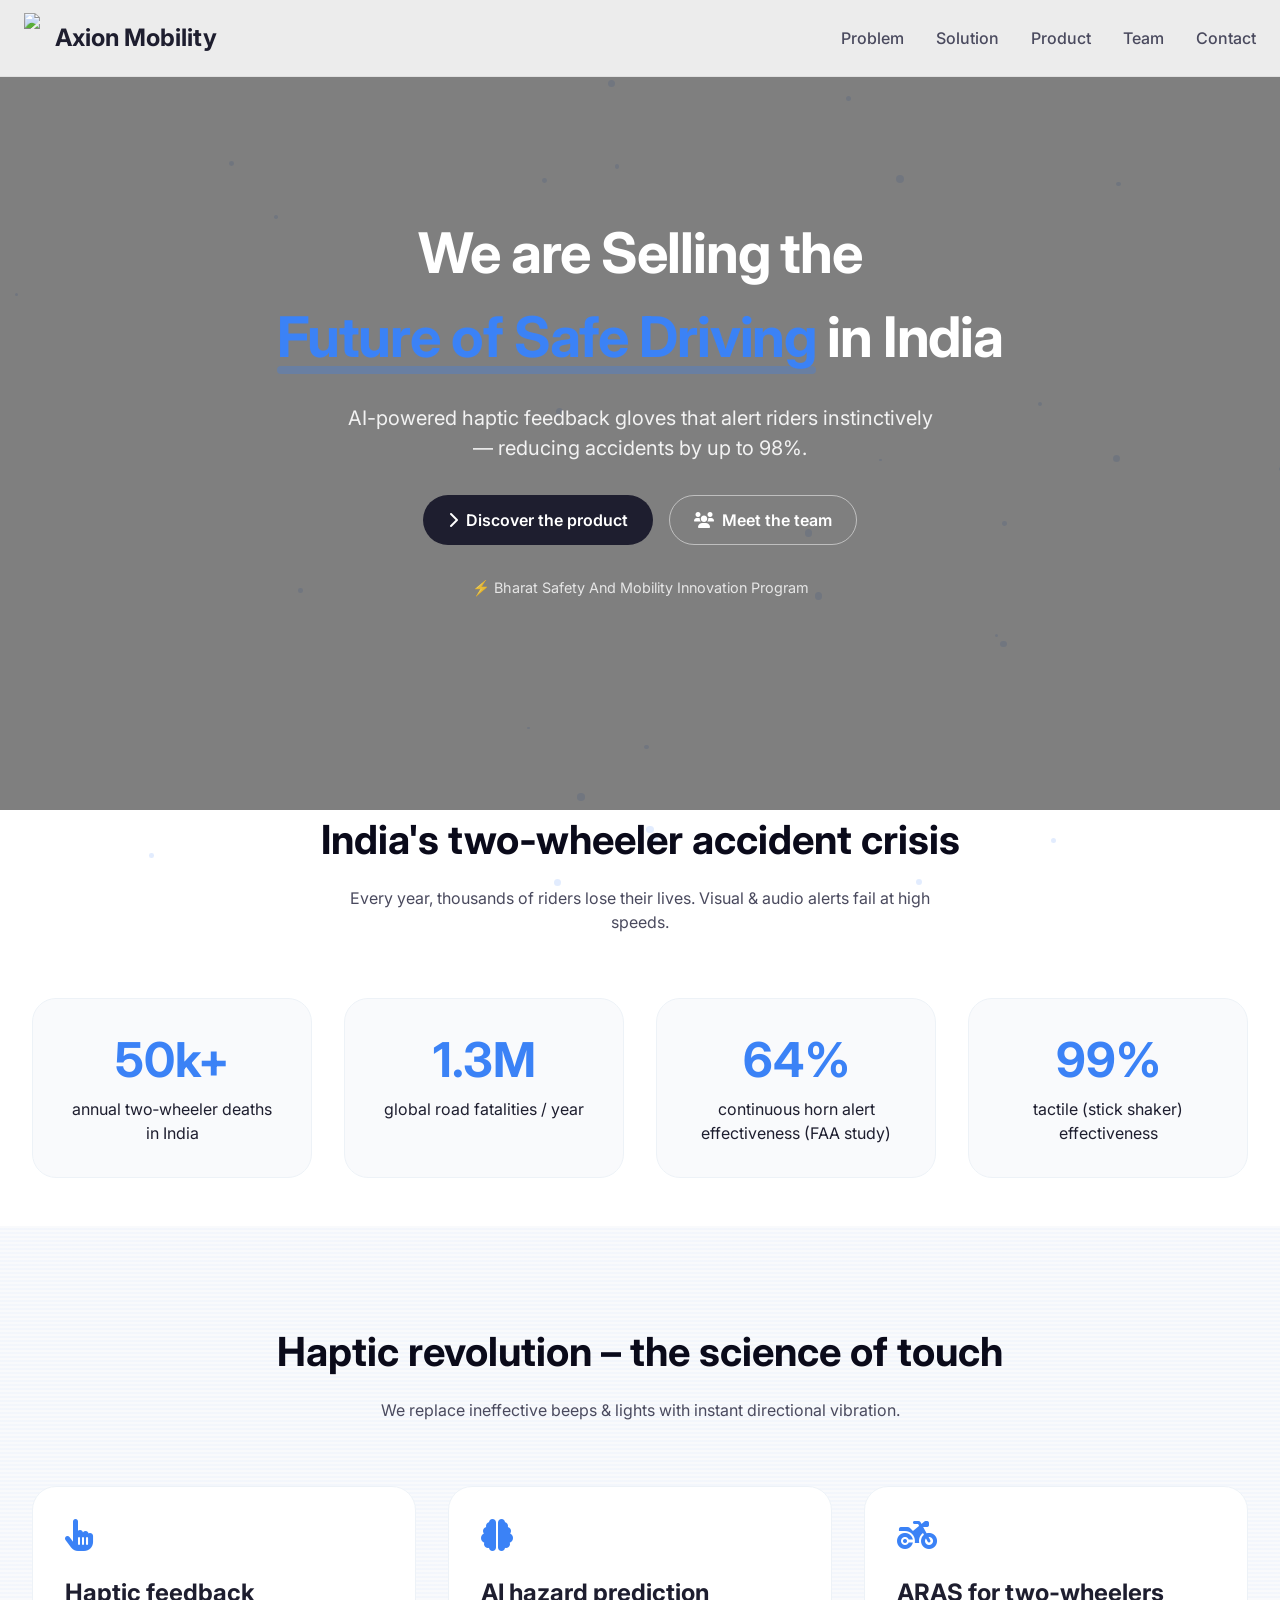
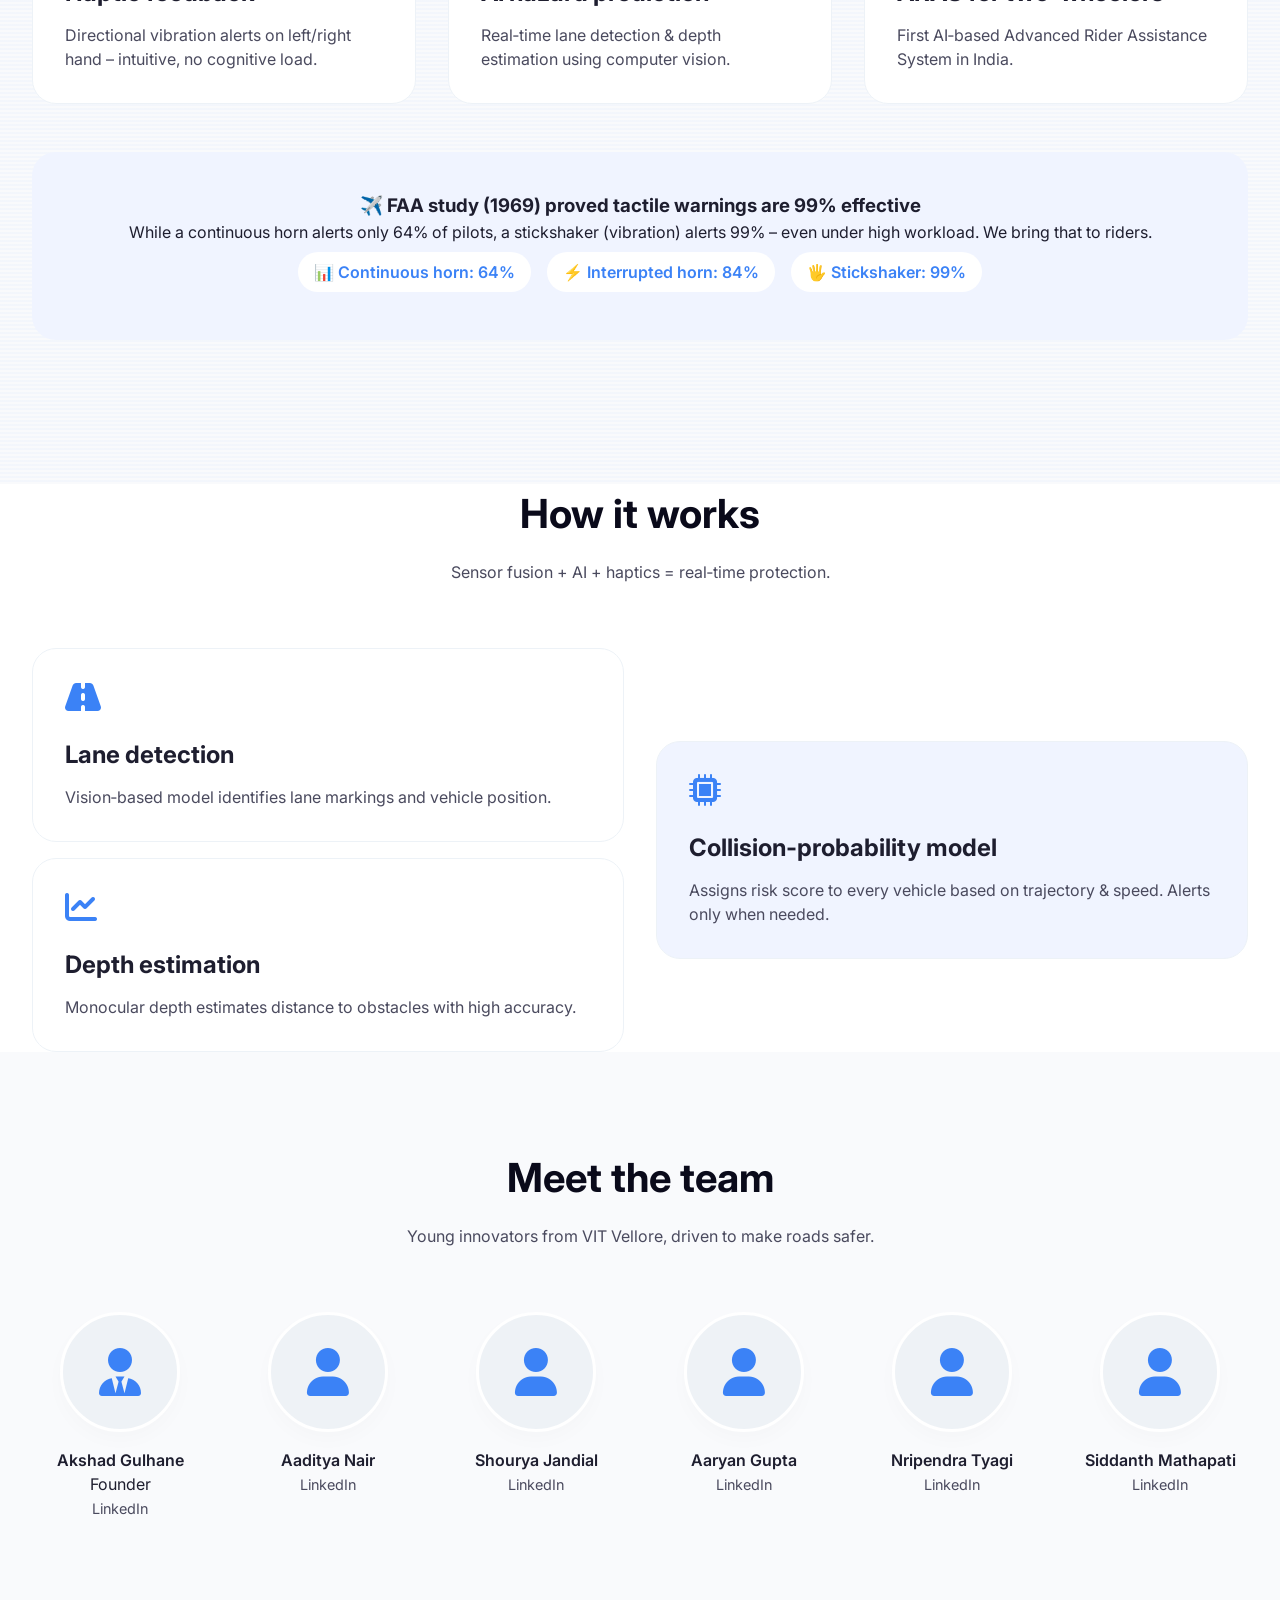
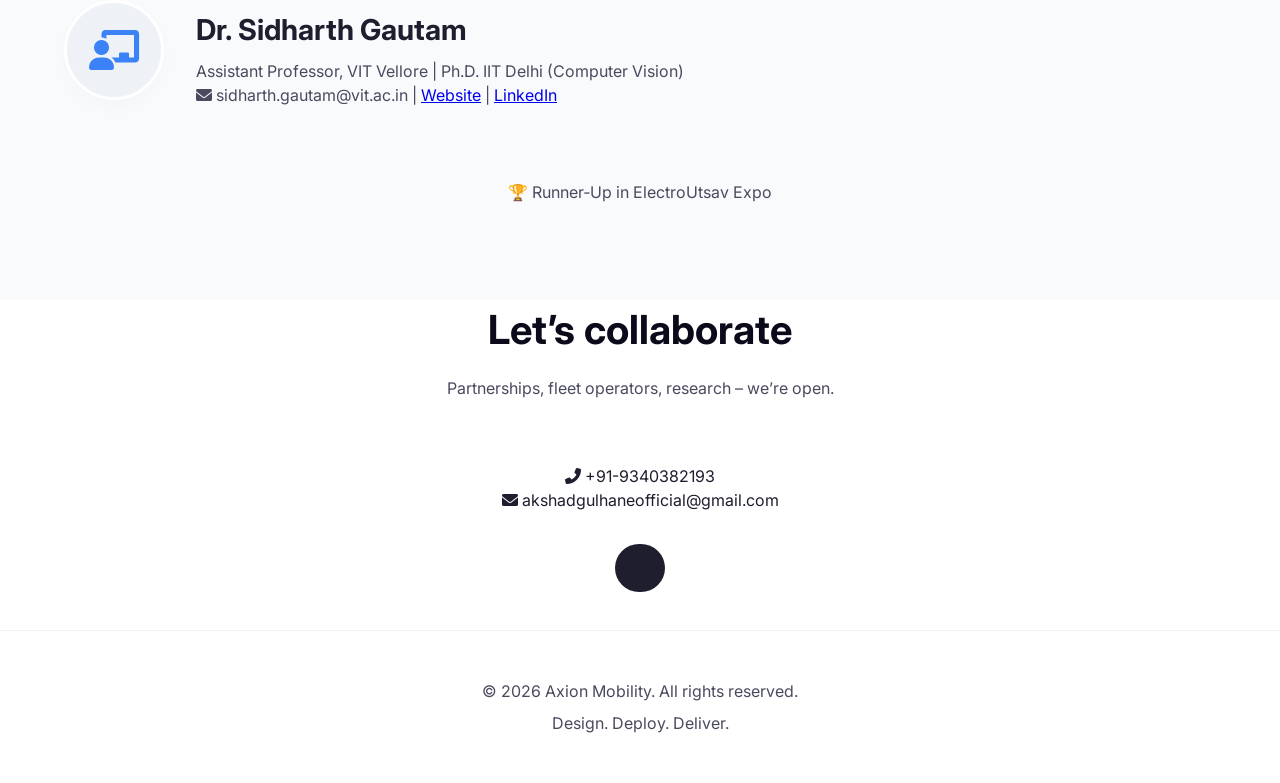
==== commit 58884c84: "Update index.html" ====
--- a/index.html
+++ b/index.html
@@ -665,9 +665,7 @@
     </video>
     <div class="hero-overlay"></div>
     <div class="hero-content">
-      <div class="live-counter">
-        
-      </div>
+     
       <h1 class="fade-in">We are Selling the <span class="highlight">Future of Safe Driving</span> in India</h1>
       <p class="fade-in">AI-powered haptic feedback gloves that alert riders instinctively — reducing accidents by up to 98%.</p>
       <div class="cta-buttons fade-in">
